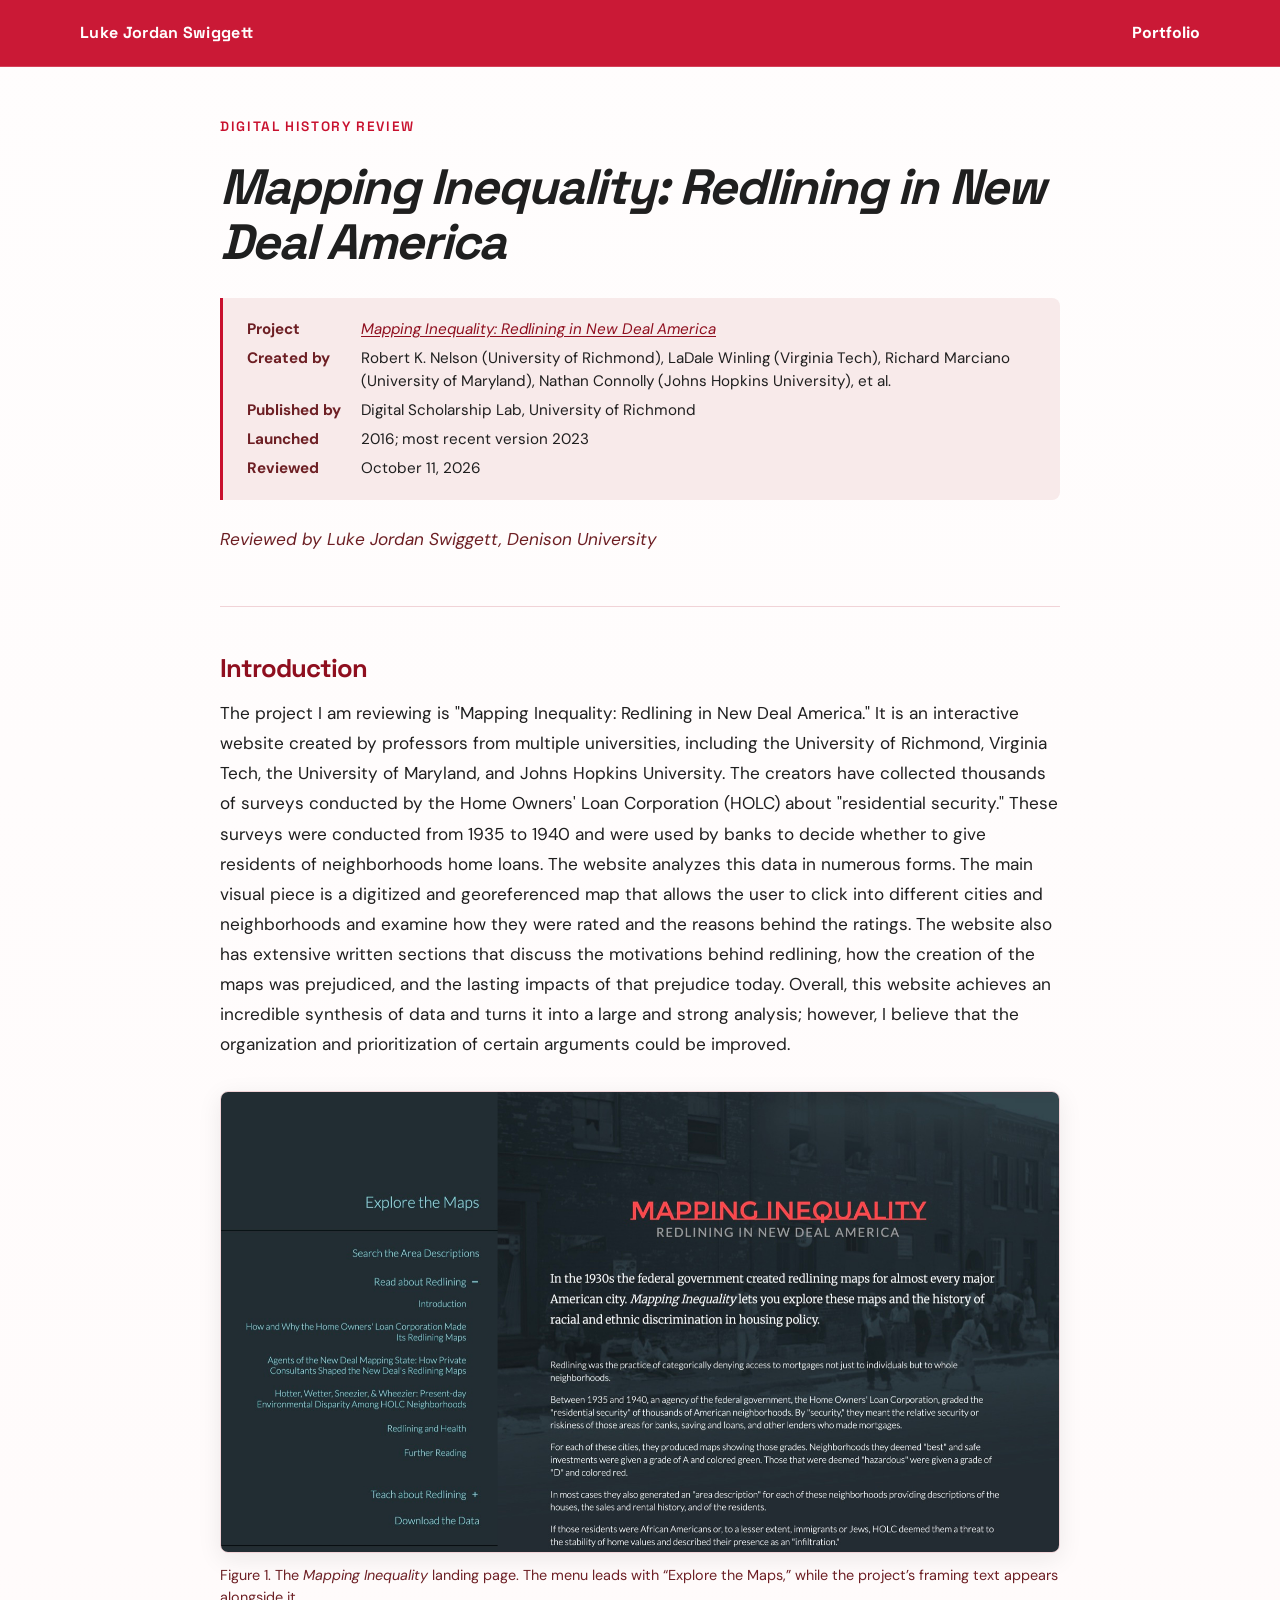
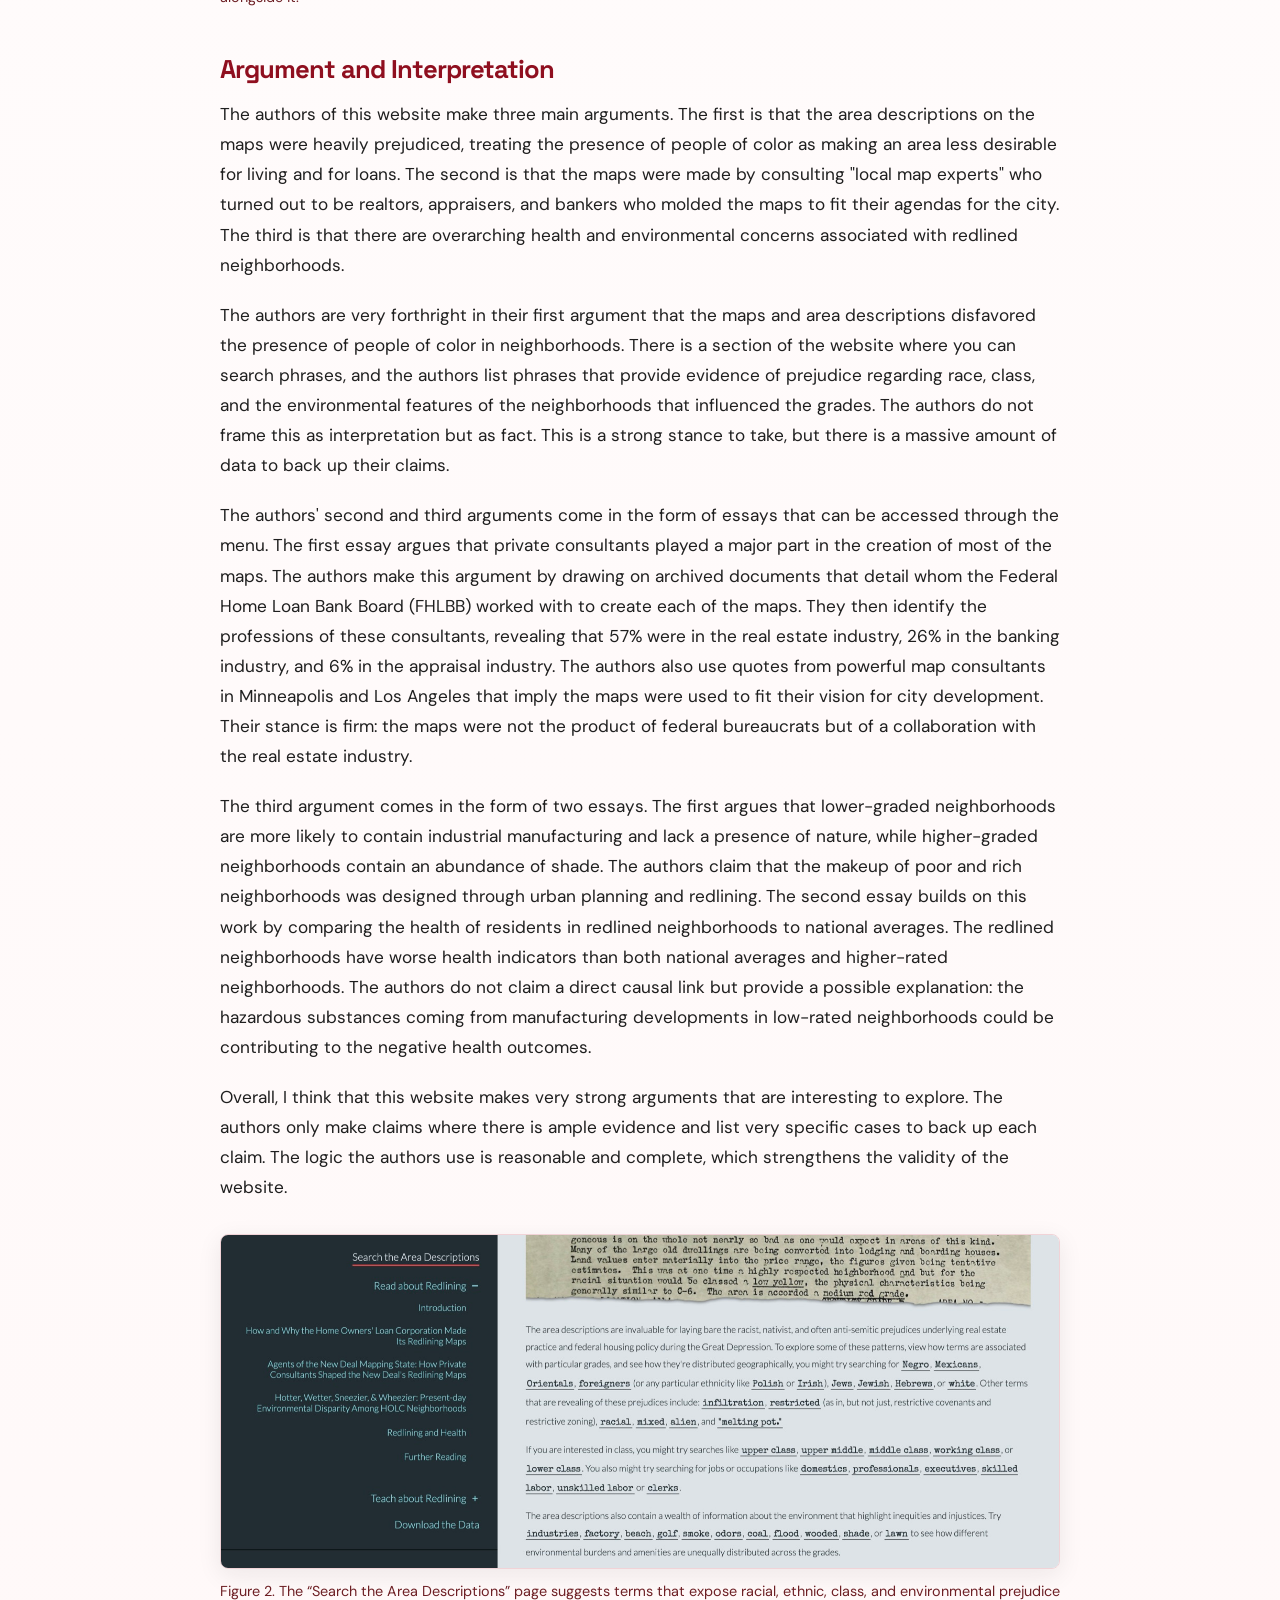
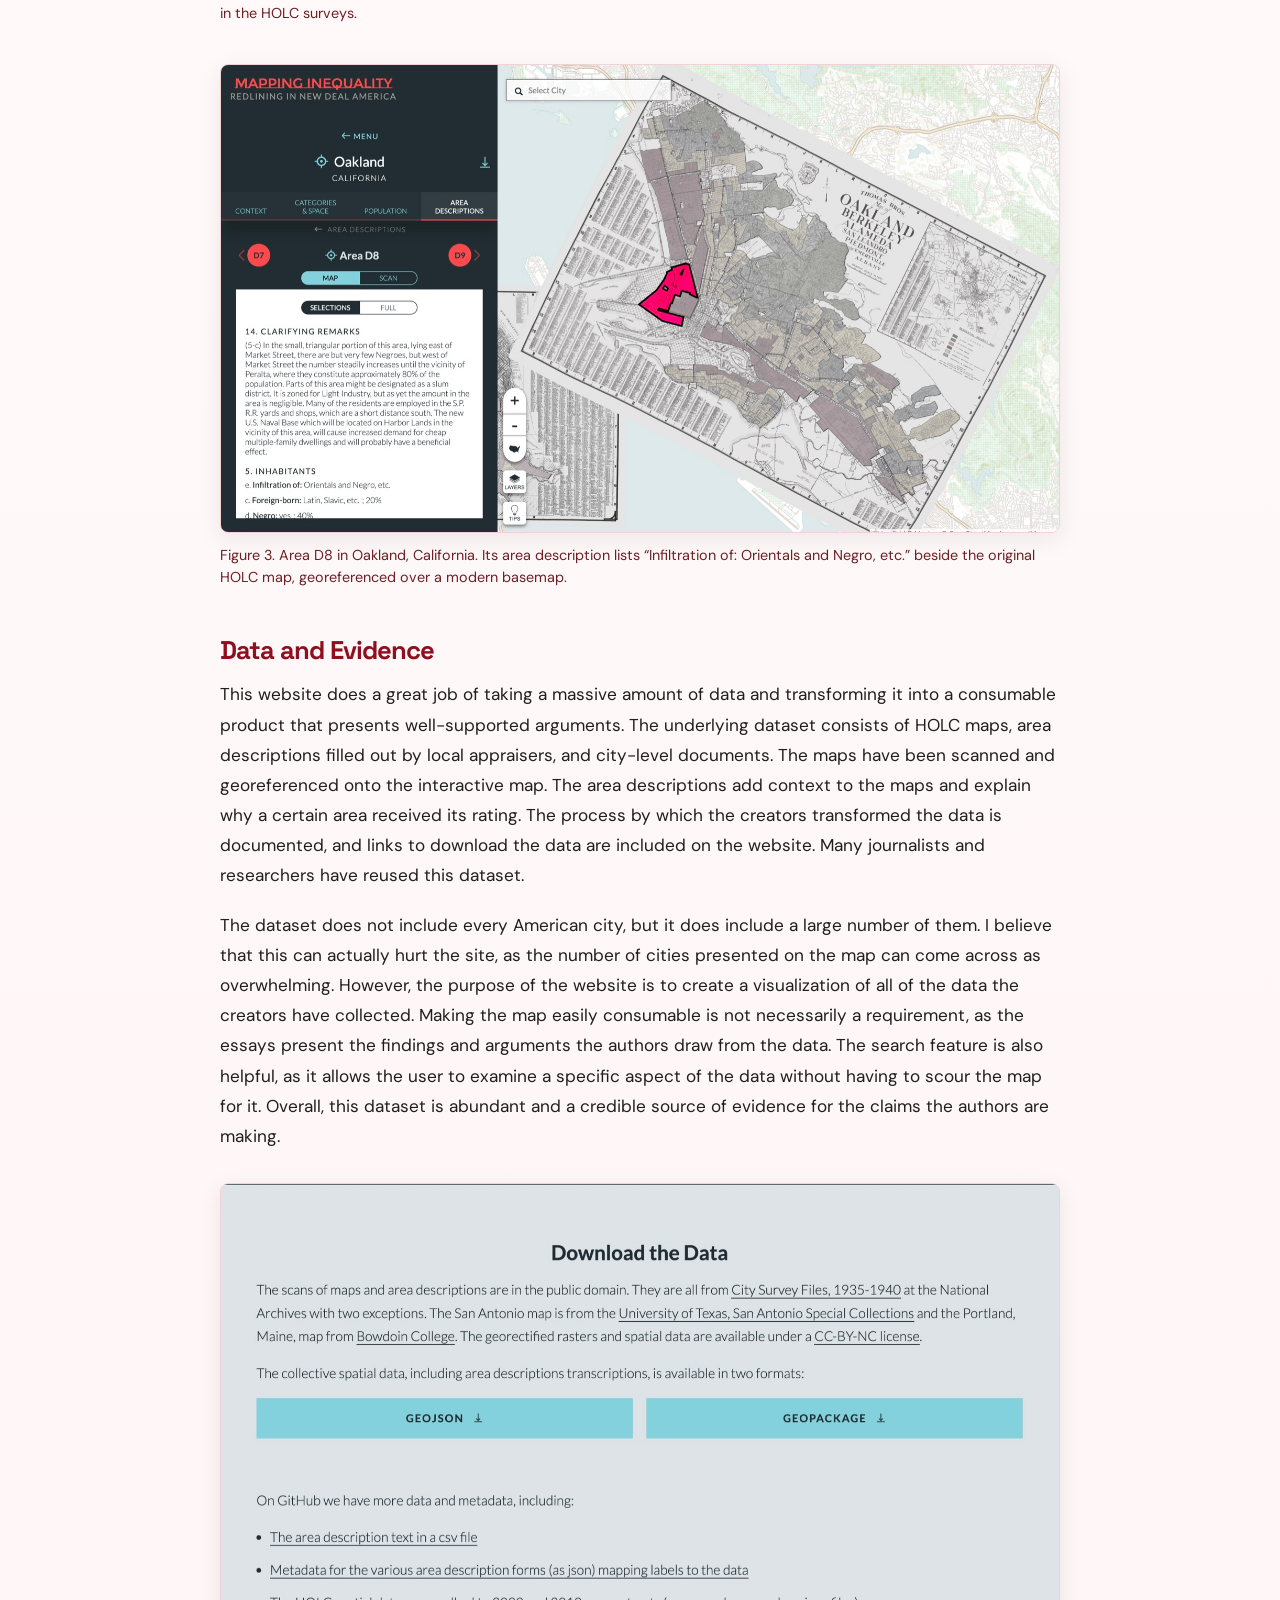
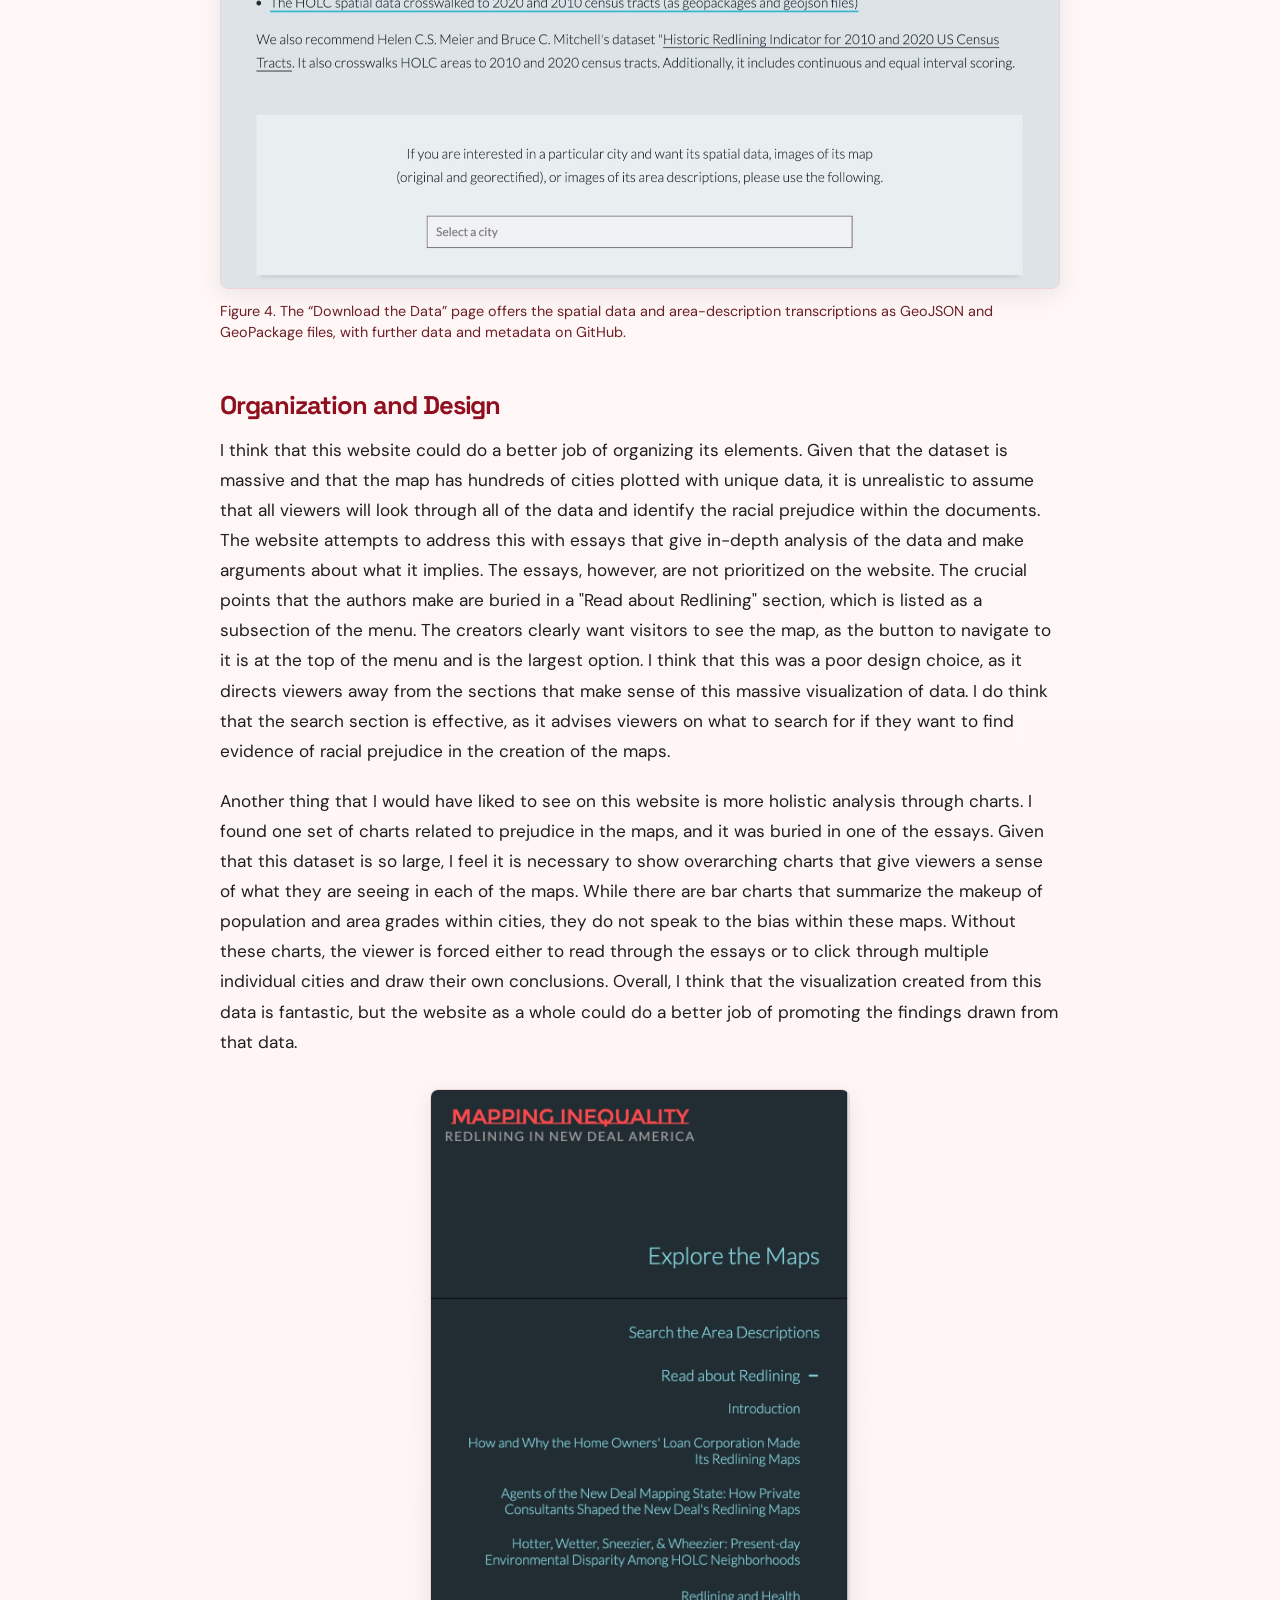
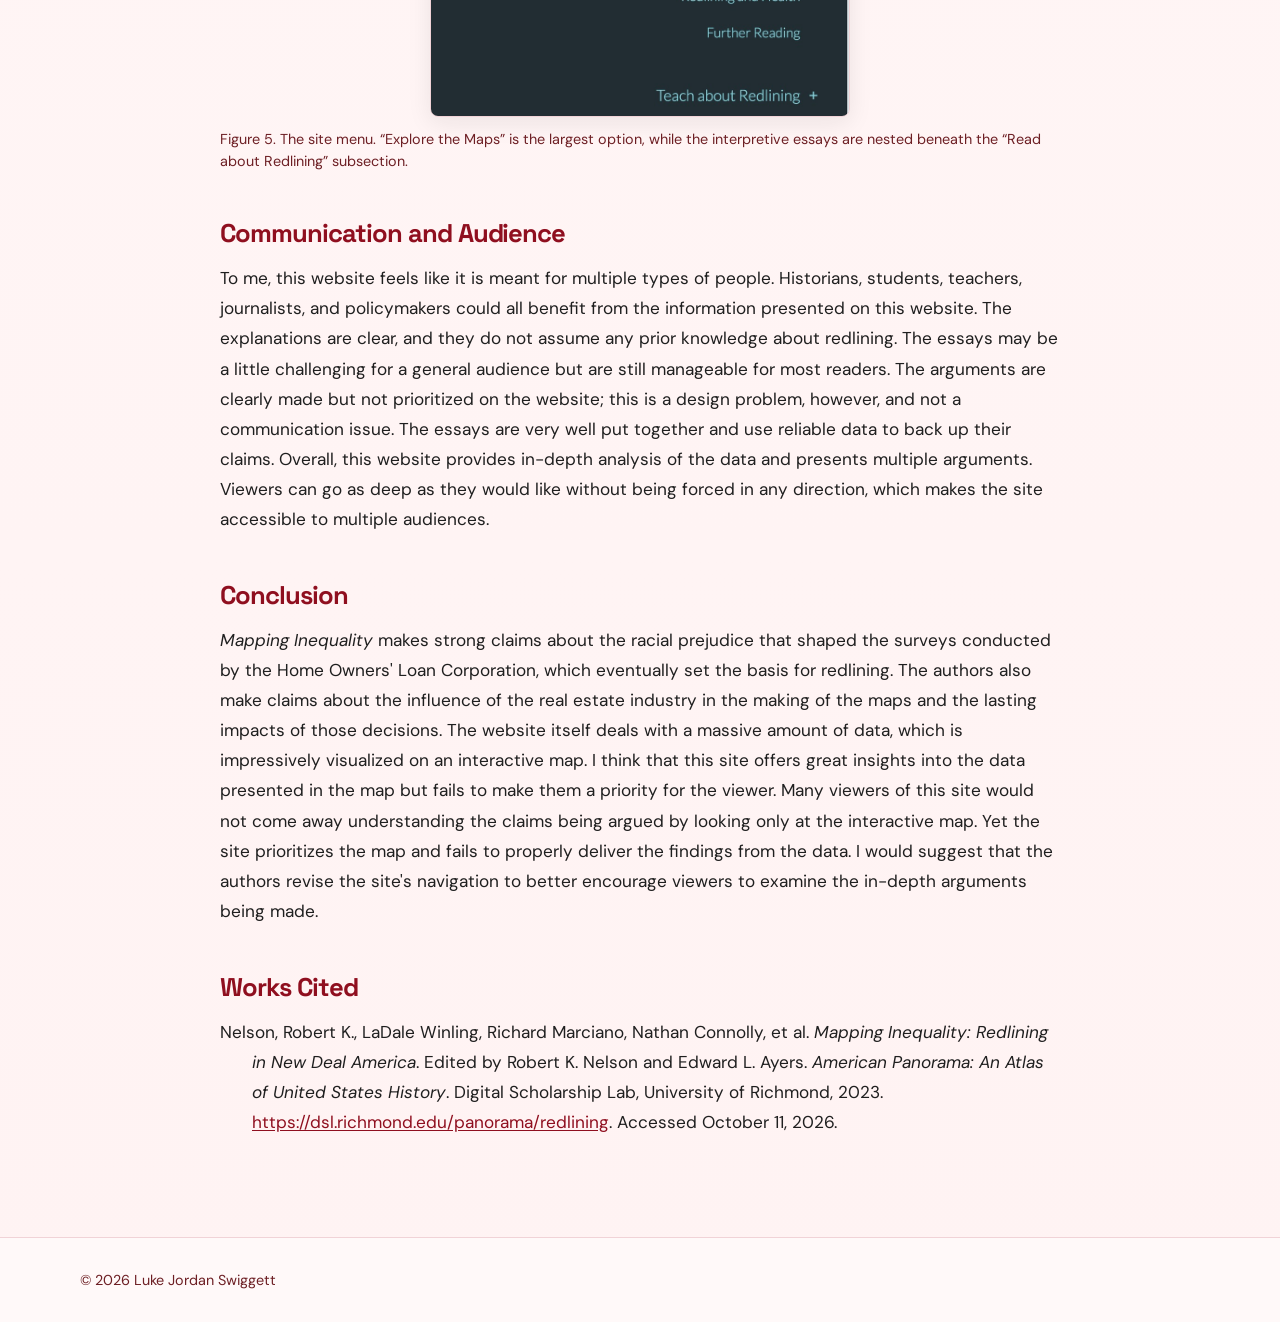
==== reviews/mapping-inequality/index.html @ 284ec0b0 "Digital Humanities Website Review Created and Added" ====
<!DOCTYPE html>
<html lang="en">
<head>
	<meta charset="UTF-8">
	<meta name="viewport" content="width=device-width, initial-scale=1.0">
	<title>Review: Mapping Inequality: Redlining in New Deal America | Luke Jordan Swiggett</title>
	<link rel="stylesheet" href="../../style.css">
	<link rel="stylesheet" href="../../reviews/review.css">
</head>
<body>
	<header class="site-header">
		<div class="container nav-wrapper">
			<a class="site-title" href="../../index.html">Luke Jordan Swiggett</a>
			<nav aria-label="Main navigation">
				<a href="../../portfolio.html">Portfolio</a>
			</nav>
		</div>
	</header>

	<main class="container page-content review">
		<article>
<div class="cell border-box-sizing text_cell rendered" id="cell-id=5ab0dd48"><div class="inner_cell">
<div class="text_cell_render border-box-sizing rendered_html">
<header class="review-header">
<p class="review-kicker">Digital History Review</p>
<h1><em>Mapping Inequality: Redlining in New Deal America</em></h1>
<dl class="review-meta">
<dt>Project</dt><dd><a href="https://dsl.richmond.edu/panorama/redlining"><em>Mapping Inequality: Redlining in New Deal America</em></a></dd>
<dt>Created by</dt><dd>Robert K. Nelson (University of Richmond), LaDale Winling (Virginia Tech), Richard Marciano (University of Maryland), Nathan Connolly (Johns Hopkins University), et al.</dd>
<dt>Published by</dt><dd>Digital Scholarship Lab, University of Richmond</dd>
<dt>Launched</dt><dd>2016; most recent version 2023</dd>
<dt>Reviewed</dt><dd>October 11, 2026</dd>
</dl>
<p class="review-byline">Reviewed by Luke Jordan Swiggett, Denison University</p>
</header>
</div>
</div>
</div>
<div class="cell border-box-sizing text_cell rendered" id="cell-id=3be84bba"><div class="inner_cell">
<div class="text_cell_render border-box-sizing rendered_html">
<h2 id="Introduction">Introduction<a class="anchor-link" href="#Introduction">¶</a></h2>
</div>
</div>
</div>
<div class="cell border-box-sizing text_cell rendered" id="cell-id=8a82926d"><div class="inner_cell">
<div class="text_cell_render border-box-sizing rendered_html">
<p>The project I am reviewing is "Mapping Inequality: Redlining in New Deal America." It is an interactive website created by professors from multiple universities, including the University of Richmond, Virginia Tech, the University of Maryland, and Johns Hopkins University. The creators have collected thousands of surveys conducted by the Home Owners' Loan Corporation (HOLC) about "residential security." These surveys were conducted from 1935 to 1940 and were used by banks to decide whether to give residents of neighborhoods home loans. The website analyzes this data in numerous forms. The main visual piece is a digitized and georeferenced map that allows the user to click into different cities and neighborhoods and examine how they were rated and the reasons behind the ratings. The website also has extensive written sections that discuss the motivations behind redlining, how the creation of the maps was prejudiced, and the lasting impacts of that prejudice today. Overall, this website achieves an incredible synthesis of data and turns it into a large and strong analysis; however, I believe that the organization and prioritization of certain arguments could be improved.</p>
</div>
</div>
</div>
<div class="cell border-box-sizing text_cell rendered" id="cell-id=9736f7db"><div class="inner_cell">
<div class="text_cell_render border-box-sizing rendered_html">
<figure>
<img alt="Mapping Inequality landing page with menu and introductory text" src="images/figure1.jpg"/>
<figcaption>Figure 1. The <em>Mapping Inequality</em> landing page. The menu leads with “Explore the Maps,” while the project’s framing text appears alongside it.</figcaption>
</figure>
</div>
</div>
</div>
<div class="cell border-box-sizing text_cell rendered" id="cell-id=543e6fd7"><div class="inner_cell">
<div class="text_cell_render border-box-sizing rendered_html">
<h2 id="Argument-and-Interpretation">Argument and Interpretation<a class="anchor-link" href="#Argument-and-Interpretation">¶</a></h2>
</div>
</div>
</div>
<div class="cell border-box-sizing text_cell rendered" id="cell-id=d684eec3"><div class="inner_cell">
<div class="text_cell_render border-box-sizing rendered_html">
<p>The authors of this website make three main arguments. The first is that the area descriptions on the maps were heavily prejudiced, treating the presence of people of color as making an area less desirable for living and for loans. The second is that the maps were made by consulting "local map experts" who turned out to be realtors, appraisers, and bankers who molded the maps to fit their agendas for the city. The third is that there are overarching health and environmental concerns associated with redlined neighborhoods.</p>
<p>The authors are very forthright in their first argument that the maps and area descriptions disfavored the presence of people of color in neighborhoods. There is a section of the website where you can search phrases, and the authors list phrases that provide evidence of prejudice regarding race, class, and the environmental features of the neighborhoods that influenced the grades. The authors do not frame this as interpretation but as fact. This is a strong stance to take, but there is a massive amount of data to back up their claims.</p>
<p>The authors' second and third arguments come in the form of essays that can be accessed through the menu. The first essay argues that private consultants played a major part in the creation of most of the maps. The authors make this argument by drawing on archived documents that detail whom the Federal Home Loan Bank Board (FHLBB) worked with to create each of the maps. They then identify the professions of these consultants, revealing that 57% were in the real estate industry, 26% in the banking industry, and 6% in the appraisal industry. The authors also use quotes from powerful map consultants in Minneapolis and Los Angeles that imply the maps were used to fit their vision for city development. Their stance is firm: the maps were not the product of federal bureaucrats but of a collaboration with the real estate industry.</p>
<p>The third argument comes in the form of two essays. The first argues that lower-graded neighborhoods are more likely to contain industrial manufacturing and lack a presence of nature, while higher-graded neighborhoods contain an abundance of shade. The authors claim that the makeup of poor and rich neighborhoods was designed through urban planning and redlining. The second essay builds on this work by comparing the health of residents in redlined neighborhoods to national averages. The redlined neighborhoods have worse health indicators than both national averages and higher-rated neighborhoods. The authors do not claim a direct causal link but provide a possible explanation: the hazardous substances coming from manufacturing developments in low-rated neighborhoods could be contributing to the negative health outcomes.</p>
<p>Overall, I think that this website makes very strong arguments that are interesting to explore. The authors only make claims where there is ample evidence and list very specific cases to back up each claim. The logic the authors use is reasonable and complete, which strengthens the validity of the website.</p>
</div>
</div>
</div>
<div class="cell border-box-sizing text_cell rendered" id="cell-id=e0ab4467"><div class="inner_cell">
<div class="text_cell_render border-box-sizing rendered_html">
<figure>
<img alt="The Search the Area Descriptions page with suggested search terms" src="images/figure2.jpg"/>
<figcaption>Figure 2. The “Search the Area Descriptions” page suggests terms that expose racial, ethnic, class, and environmental prejudice in the HOLC surveys.</figcaption>
</figure>
</div>
</div>
</div>
<div class="cell border-box-sizing text_cell rendered" id="cell-id=75d2e2aa"><div class="inner_cell">
<div class="text_cell_render border-box-sizing rendered_html">
<figure>
<img alt="Area D8 in Oakland, California, with its area description beside the georeferenced HOLC map" src="images/figure2b.jpg"/>
<figcaption>Figure 3. Area D8 in Oakland, California. Its area description lists “Infiltration of: Orientals and Negro, etc.” beside the original HOLC map, georeferenced over a modern basemap.</figcaption>
</figure>
</div>
</div>
</div>
<div class="cell border-box-sizing text_cell rendered" id="cell-id=18befd27"><div class="inner_cell">
<div class="text_cell_render border-box-sizing rendered_html">
<h2 id="Data-and-Evidence">Data and Evidence<a class="anchor-link" href="#Data-and-Evidence">¶</a></h2>
</div>
</div>
</div>
<div class="cell border-box-sizing text_cell rendered" id="cell-id=7ee33fb6"><div class="inner_cell">
<div class="text_cell_render border-box-sizing rendered_html">
<p>This website does a great job of taking a massive amount of data and transforming it into a consumable product that presents well-supported arguments. The underlying dataset consists of HOLC maps, area descriptions filled out by local appraisers, and city-level documents. The maps have been scanned and georeferenced onto the interactive map. The area descriptions add context to the maps and explain why a certain area received its rating. The process by which the creators transformed the data is documented, and links to download the data are included on the website. Many journalists and researchers have reused this dataset.</p>
<p>The dataset does not include every American city, but it does include a large number of them. I believe that this can actually hurt the site, as the number of cities presented on the map can come across as overwhelming. However, the purpose of the website is to create a visualization of all of the data the creators have collected. Making the map easily consumable is not necessarily a requirement, as the essays present the findings and arguments the authors draw from the data. The search feature is also helpful, as it allows the user to examine a specific aspect of the data without having to scour the map for it. Overall, this dataset is abundant and a credible source of evidence for the claims the authors are making.</p>
</div>
</div>
</div>
<div class="cell border-box-sizing text_cell rendered" id="cell-id=38d69462"><div class="inner_cell">
<div class="text_cell_render border-box-sizing rendered_html">
<figure>
<img alt="The Download the Data page offering GeoJSON and GeoPackage files" src="images/figure3.jpg"/>
<figcaption>Figure 4. The “Download the Data” page offers the spatial data and area-description transcriptions as GeoJSON and GeoPackage files, with further data and metadata on GitHub.</figcaption>
</figure>
</div>
</div>
</div>
<div class="cell border-box-sizing text_cell rendered" id="cell-id=09771cc4"><div class="inner_cell">
<div class="text_cell_render border-box-sizing rendered_html">
<h2 id="Organization-and-Design">Organization and Design<a class="anchor-link" href="#Organization-and-Design">¶</a></h2>
</div>
</div>
</div>
<div class="cell border-box-sizing text_cell rendered" id="cell-id=c98f4466"><div class="inner_cell">
<div class="text_cell_render border-box-sizing rendered_html">
<p>I think that this website could do a better job of organizing its elements. Given that the dataset is massive and that the map has hundreds of cities plotted with unique data, it is unrealistic to assume that all viewers will look through all of the data and identify the racial prejudice within the documents. The website attempts to address this with essays that give in-depth analysis of the data and make arguments about what it implies. The essays, however, are not prioritized on the website. The crucial points that the authors make are buried in a "Read about Redlining" section, which is listed as a subsection of the menu. The creators clearly want visitors to see the map, as the button to navigate to it is at the top of the menu and is the largest option. I think that this was a poor design choice, as it directs viewers away from the sections that make sense of this massive visualization of data. I do think that the search section is effective, as it advises viewers on what to search for if they want to find evidence of racial prejudice in the creation of the maps.</p>
<p>Another thing that I would have liked to see on this website is more holistic analysis through charts. I found one set of charts related to prejudice in the maps, and it was buried in one of the essays. Given that this dataset is so large, I feel it is necessary to show overarching charts that give viewers a sense of what they are seeing in each of the maps. While there are bar charts that summarize the makeup of population and area grades within cities, they do not speak to the bias within these maps. Without these charts, the viewer is forced either to read through the essays or to click through multiple individual cities and draw their own conclusions. Overall, I think that the visualization created from this data is fantastic, but the website as a whole could do a better job of promoting the findings drawn from that data.</p>
</div>
</div>
</div>
<div class="cell border-box-sizing text_cell rendered" id="cell-id=ad1a7ed6"><div class="inner_cell">
<div class="text_cell_render border-box-sizing rendered_html">
<figure>
<img alt="The Mapping Inequality menu with the essays nested under Read about Redlining" src="images/figure4.jpg"/>
<figcaption>Figure 5. The site menu. “Explore the Maps” is the largest option, while the interpretive essays are nested beneath the “Read about Redlining” subsection.</figcaption>
</figure>
</div>
</div>
</div>
<div class="cell border-box-sizing text_cell rendered" id="cell-id=0b6b8d33"><div class="inner_cell">
<div class="text_cell_render border-box-sizing rendered_html">
<h2 id="Communication-and-Audience">Communication and Audience<a class="anchor-link" href="#Communication-and-Audience">¶</a></h2>
</div>
</div>
</div>
<div class="cell border-box-sizing text_cell rendered" id="cell-id=c1a3ce90"><div class="inner_cell">
<div class="text_cell_render border-box-sizing rendered_html">
<p>To me, this website feels like it is meant for multiple types of people. Historians, students, teachers, journalists, and policymakers could all benefit from the information presented on this website. The explanations are clear, and they do not assume any prior knowledge about redlining. The essays may be a little challenging for a general audience but are still manageable for most readers. The arguments are clearly made but not prioritized on the website; this is a design problem, however, and not a communication issue. The essays are very well put together and use reliable data to back up their claims. Overall, this website provides in-depth analysis of the data and presents multiple arguments. Viewers can go as deep as they would like without being forced in any direction, which makes the site accessible to multiple audiences.</p>
</div>
</div>
</div>
<div class="cell border-box-sizing text_cell rendered" id="cell-id=5edfc8a2"><div class="inner_cell">
<div class="text_cell_render border-box-sizing rendered_html">
<h2 id="Conclusion">Conclusion<a class="anchor-link" href="#Conclusion">¶</a></h2>
</div>
</div>
</div>
<div class="cell border-box-sizing text_cell rendered" id="cell-id=9f01c597"><div class="inner_cell">
<div class="text_cell_render border-box-sizing rendered_html">
<p><em>Mapping Inequality</em> makes strong claims about the racial prejudice that shaped the surveys conducted by the Home Owners' Loan Corporation, which eventually set the basis for redlining. The authors also make claims about the influence of the real estate industry in the making of the maps and the lasting impacts of those decisions. The website itself deals with a massive amount of data, which is impressively visualized on an interactive map. I think that this site offers great insights into the data presented in the map but fails to make them a priority for the viewer. Many viewers of this site would not come away understanding the claims being argued by looking only at the interactive map. Yet the site prioritizes the map and fails to properly deliver the findings from the data. I would suggest that the authors revise the site's navigation to better encourage viewers to examine the in-depth arguments being made.</p>
</div>
</div>
</div>
<div class="cell border-box-sizing text_cell rendered" id="cell-id=65d755b2"><div class="inner_cell">
<div class="text_cell_render border-box-sizing rendered_html">
<h2 id="Works-Cited">Works Cited<a class="anchor-link" href="#Works-Cited">¶</a></h2><p class="citation">Nelson, Robert K., LaDale Winling, Richard Marciano, Nathan Connolly, et al. <em>Mapping Inequality: Redlining in New Deal America</em>. Edited by Robert K. Nelson and Edward L. Ayers. <em>American Panorama: An Atlas of United States History</em>. Digital Scholarship Lab, University of Richmond, 2023. <a href="https://dsl.richmond.edu/panorama/redlining">https://dsl.richmond.edu/panorama/redlining</a>. Accessed October 11, 2026.</p>
</div>
</div>
</div>

		</article>
	</main>

	<footer class="site-footer">
		<div class="container">
			<p>&copy; 2026 Luke Jordan Swiggett</p>
		</div>
	</footer>
</body>
</html>
---- style.css ----
@import url('https://fonts.googleapis.com/css2?family=DM+Sans:wght@400;500;700&family=Space+Grotesk:wght@500;600;700&display=swap');

:root {
	--ink: #1f1f1f;
	--muted: #6d1f24;
	--accent: #c8102e;
	--accent-dark: #8f0f1f;
	--paper: #fffdfd;
	--paper-strong: #f8eaea;
	--line: #f1d3d7;
	--max-width: 1120px;
}

* {
	box-sizing: border-box;
}

html {
	scroll-behavior: smooth;
}

body {
	min-height: 100vh;
	margin: 0;
	color: var(--ink);
	background: linear-gradient(180deg, #fffdfd 0%, #fff3f3 100%);
	font-family: 'DM Sans', sans-serif;
	line-height: 1.6;
	scroll-snap-type: y proximity;
}

.container {
	width: min(calc(100% - 2rem), var(--max-width));
	margin: 0 auto;
}

.site-header {
	position: sticky;
	top: 0;
	z-index: 10;
	border-bottom: 1px solid rgba(255, 255, 255, 0.18);
	background: rgba(200, 16, 46, 0.96);
	backdrop-filter: blur(8px);
}

.nav-wrapper {
	display: flex;
	align-items: center;
	justify-content: space-between;
	min-height: 66px;
	gap: 1rem;
}

.site-title,
nav a,
.button,
.text-link {
	text-decoration: none;
}

.site-title {
	color: #fff;
	font-family: 'Space Grotesk', sans-serif;
	font-size: 1rem;
	font-weight: 700;
	letter-spacing: 0.02em;
}

nav {
	display: flex;
	align-items: center;
	gap: 1rem;
	flex-wrap: wrap;
}

nav a,
.text-link {
	color: #fff;
	font-weight: 700;
}

nav a:hover,
.text-link:hover {
	color: #ffe6eb;
}

main.container {
	padding: 0;
}

.page-section {
	scroll-snap-align: start;
	min-height: 68vh;
	padding: 1rem 0 1.2rem;
	border-bottom: 1px solid var(--line);
}

.intro {
	display: grid;
	grid-template-columns: minmax(0, 1.3fr) 280px;
	gap: clamp(2rem, 4vw, 4rem);
	align-items: center;
	padding-top: 2.6rem;
}

.eyebrow {
	margin: 0 0 0.8rem;
	color: var(--accent);
	font-size: 0.75rem;
	font-weight: 700;
	letter-spacing: 0.08em;
	text-transform: uppercase;
}

h1,
h2 {
	margin: 0 0 0.7rem;
	font-family: 'Space Grotesk', sans-serif;
	letter-spacing: -0.04em;
	line-height: 1.05;
}

h1 {
	font-size: clamp(2.7rem, 6vw, 5rem);
}

h2 {
	font-size: clamp(2rem, 4vw, 3rem);
}

.lead {
	max-width: 640px;
	margin: 0 0 0.8rem;
	color: var(--ink);
	font-size: 1.2rem;
}

.intro-copy > p:not(.eyebrow) {
	max-width: 640px;
}

.actions {
	display: flex;
	flex-wrap: wrap;
	gap: 1rem;
	align-items: center;
	margin-top: 1.5rem;
}

.button {
	display: inline-block;
	padding: 0.8rem 1.1rem;
	border-radius: 999px;
	color: #fff;
	background: var(--accent);
	font-weight: 700;
	box-shadow: 0 10px 18px rgba(200, 16, 46, 0.18);
}

.button:hover {
	background: var(--accent-dark);
}

.photo-carousel-wrapper {
	position: relative;
	width: min(100%, 380px);
	margin-left: auto;
}

.photo-carousel {
	display: flex;
	overflow-x: auto;
	scroll-snap-type: x mandatory;
	scrollbar-width: none;
	-ms-overflow-style: none;
	gap: 1rem;
	padding-bottom: 0.5rem;
}

.photo-carousel::-webkit-scrollbar {
	display: none;
}

.photo-slide {
	flex: 0 0 100%;
	scroll-snap-align: start;
	overflow: hidden;
	border: 1px solid var(--line);
	border-radius: 22px;
	background: var(--paper-strong);
	box-shadow: 0 16px 30px rgba(143, 15, 31, 0.08);
}

.photo-slide img {
	display: block;
	width: 100%;
	height: 100%;
	aspect-ratio: 1;
	object-fit: cover;
}

.carousel-controls {
	display: flex;
	justify-content: flex-end;
	gap: 0.6rem;
	margin-top: 0.8rem;
}

.carousel-button {
	width: 2.5rem;
	height: 2.5rem;
	border: 1px solid var(--line);
	border-radius: 999px;
	background: #fff;
	color: var(--accent-dark);
	font-size: 1.1rem;
	font-weight: 700;
	cursor: pointer;
	transition: background 0.2s ease, transform 0.2s ease;
}

.carousel-button:hover,
.carousel-button:focus-visible {
	background: #fff2f4;
	transform: translateY(-1px);
	outline: none;
}

.info-grid,
.skill-grid {
	display: grid;
	grid-template-columns: repeat(auto-fit, minmax(220px, 1fr));
	gap: 0.7rem;
	margin-top: 0.65rem;
}

.info-grid {
	grid-template-columns: repeat(3, minmax(0, 1fr));
}

.info-grid article,
.skill-grid span {
	padding: 1.1rem 1rem;
	border: 1px solid var(--line);
	border-radius: 16px;
	background: rgba(255, 255, 255, 0.8);
}

.info-grid h3 {
	margin: 0 0 0.5rem;
	font-size: 1rem;
	color: var(--accent-dark);
}

.skill-card {
	display: block;
	padding: 1rem 1rem 0.9rem;
	border: 1px solid var(--line);
	border-radius: 18px;
	background: #fff;
	color: var(--accent-dark);
	font: inherit;
	text-align: left;
	cursor: pointer;
	transition: transform 0.25s ease, box-shadow 0.25s ease, border-color 0.25s ease, background 0.25s ease;
	box-shadow: 0 10px 22px rgba(143, 15, 31, 0.04);
}

.skill-card:hover,
.skill-card:focus-visible {
	transform: translateY(-2px);
	border-color: rgba(200, 16, 46, 0.5);
	box-shadow: 0 16px 28px rgba(143, 15, 31, 0.08);
	outline: none;
}

.skill-card.is-open {
	grid-column: 1 / -1;
	background: #fff7f8;
	border-color: rgba(200, 16, 46, 0.7);
	transform: scale(1.01);
}

.skill-name {
	display: flex;
	align-items: center;
	justify-content: space-between;
	gap: 0.75rem;
	min-height: 72px;
	font-weight: 700;
	font-size: 1.02rem;
}

.skill-name::after {
	content: "+";
	font-size: 1.5rem;
	line-height: 1;
	color: var(--accent);
	transition: transform 0.2s ease;
}

.skill-card.is-open .skill-name::after {
	content: "−";
	transform: rotate(180deg);
}

.skill-body {
	max-height: 0;
	overflow: hidden;
	opacity: 0;
	transition: max-height 0.35s ease, opacity 0.25s ease, margin-top 0.25s ease;
}

.skill-card.is-open .skill-body {
	max-height: 900px;
	margin-top: 0.75rem;
	opacity: 1;
}

.skill-body p,
.skill-body ul {
	margin: 0;
}

.skill-body p {
	margin-bottom: 0.75rem;
	color: #3b2b2d;
}

.skill-body ul {
	padding-left: 1.1rem;
	color: var(--ink);
}

.skill-body li + li {
	margin-top: 0.55rem;
}

.page-content {
	min-height: auto;
	padding: 0;
}

.page-content h1 {
	font-size: clamp(2.5rem, 5vw, 4rem);
}

.portfolio-list {
	min-height: 120px;
	margin: 1.5rem 0 0;
	padding: 0;
	border-top: 1px solid var(--line);
	list-style: none;
}

.site-footer {
	border-top: 1px solid var(--line);
	background: rgba(255, 255, 255, 0.5);
	color: var(--muted);
	font-size: 0.9rem;
}

.site-footer .container {
	padding: 1rem 0;
}

@media (max-width: 700px) {
	.container {
		width: min(calc(100% - 1.25rem), var(--max-width));
	}

	.nav-wrapper {
		min-height: 58px;
	}

	nav {
		gap: 0.6rem;
	}

	.intro {
		grid-template-columns: 1fr;
		gap: 1.5rem;
		min-height: auto;
		padding-top: 1.8rem;
	}

	.profile-photo {
		max-width: 280px;
	}

	.info-grid {
		grid-template-columns: 1fr;
	}

	.gallery-grid {
		grid-template-columns: 1fr;
	}

	.page-section {
		min-height: auto;
		padding-top: 0.9rem;
		padding-bottom: 0.9rem;
	}
}
---- reviews/review.css ----
/* Styles for published notebook reviews (layered on top of style.css) */

.review article {
	max-width: 70ch;
	margin: 0 auto;
	padding: 3rem 0 5rem;
	font-size: 1.075rem;
	line-height: 1.75;
}

/* Strip Jupyter's cell chrome */
.review .jp-Cell,
.review .jp-Cell-inputWrapper,
.review .jp-InputArea,
.review .jp-RenderedHTMLCommon {
	display: block;
	margin: 0;
	padding: 0;
}

.review .jp-Collapser,
.review .jp-InputPrompt,
.review .anchor-link {
	display: none;
}

/* Citation header */
.review-header {
	margin-bottom: 3rem;
	padding-bottom: 2rem;
	border-bottom: 1px solid var(--line);
}

.review-kicker {
	margin: 0 0 0.75rem;
	color: var(--accent);
	font-family: 'Space Grotesk', sans-serif;
	font-size: 0.85rem;
	font-weight: 600;
	letter-spacing: 0.12em;
	text-transform: uppercase;
}

.review .review-header h1 {
	margin: 0 0 1.75rem;
	font-family: 'Space Grotesk', sans-serif;
	font-size: clamp(2rem, 5vw, 3.1rem);
	line-height: 1.12;
}

.review-meta {
	display: grid;
	grid-template-columns: max-content 1fr;
	gap: 0.4rem 1.25rem;
	margin: 0 0 1.5rem;
	padding: 1.25rem 1.5rem;
	border-left: 3px solid var(--accent);
	background: var(--paper-strong);
	border-radius: 0 8px 8px 0;
	font-size: 0.95rem;
	line-height: 1.5;
}

.review-meta dt {
	color: var(--muted);
	font-weight: 700;
}

.review-meta dd {
	margin: 0;
}

.review-byline {
	margin: 0;
	color: var(--muted);
	font-style: italic;
}

/* Body text */
.review h2 {
	margin: 3rem 0 1rem;
	color: var(--accent-dark);
	font-family: 'Space Grotesk', sans-serif;
	font-size: 1.6rem;
}

.review p {
	margin: 0 0 1.25rem;
}

.review a {
	color: var(--accent-dark);
	text-underline-offset: 2px;
	overflow-wrap: anywhere;
}

/* Figures */
.review figure {
	margin: 2rem 0 2.5rem;
}

.review figure img {
	display: block;
	width: 100%;
	height: auto;
	border: 1px solid var(--line);
	border-radius: 8px;
	box-shadow: 0 6px 24px rgba(31, 31, 31, 0.08);
}

.review figure img[src$="figure4.jpg"] {
	max-width: 420px;
	margin: 0 auto;
}

.review figcaption {
	margin-top: 0.75rem;
	color: var(--muted);
	font-size: 0.9rem;
	line-height: 1.5;
}

/* Works cited: Chicago hanging indent */
.review .citation {
	padding-left: 2rem;
	text-indent: -2rem;
}

@media (max-width: 700px) {
	.review article {
		padding-top: 2rem;
		font-size: 1rem;
	}

	.review-meta {
		grid-template-columns: 1fr;
		gap: 0;
		padding: 1rem;
	}

	.review-meta dd {
		margin-bottom: 0.6rem;
	}
}
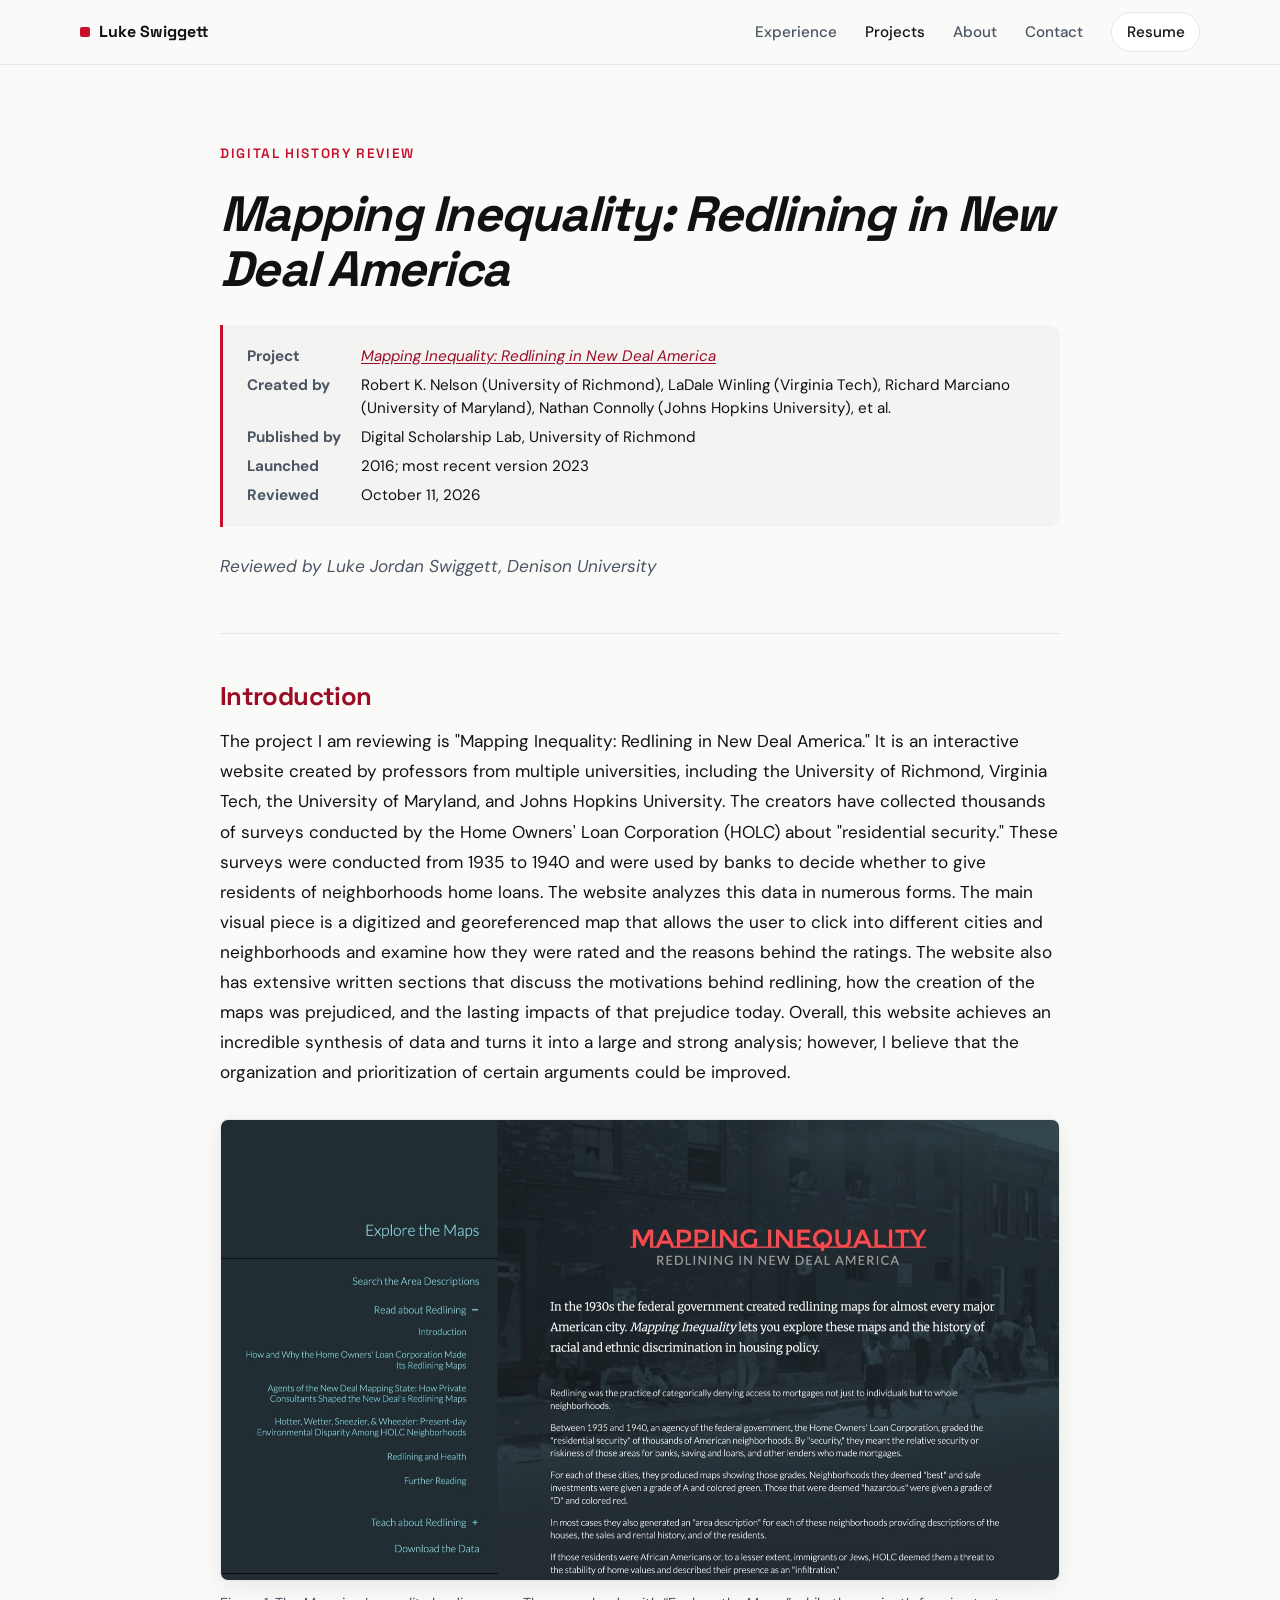
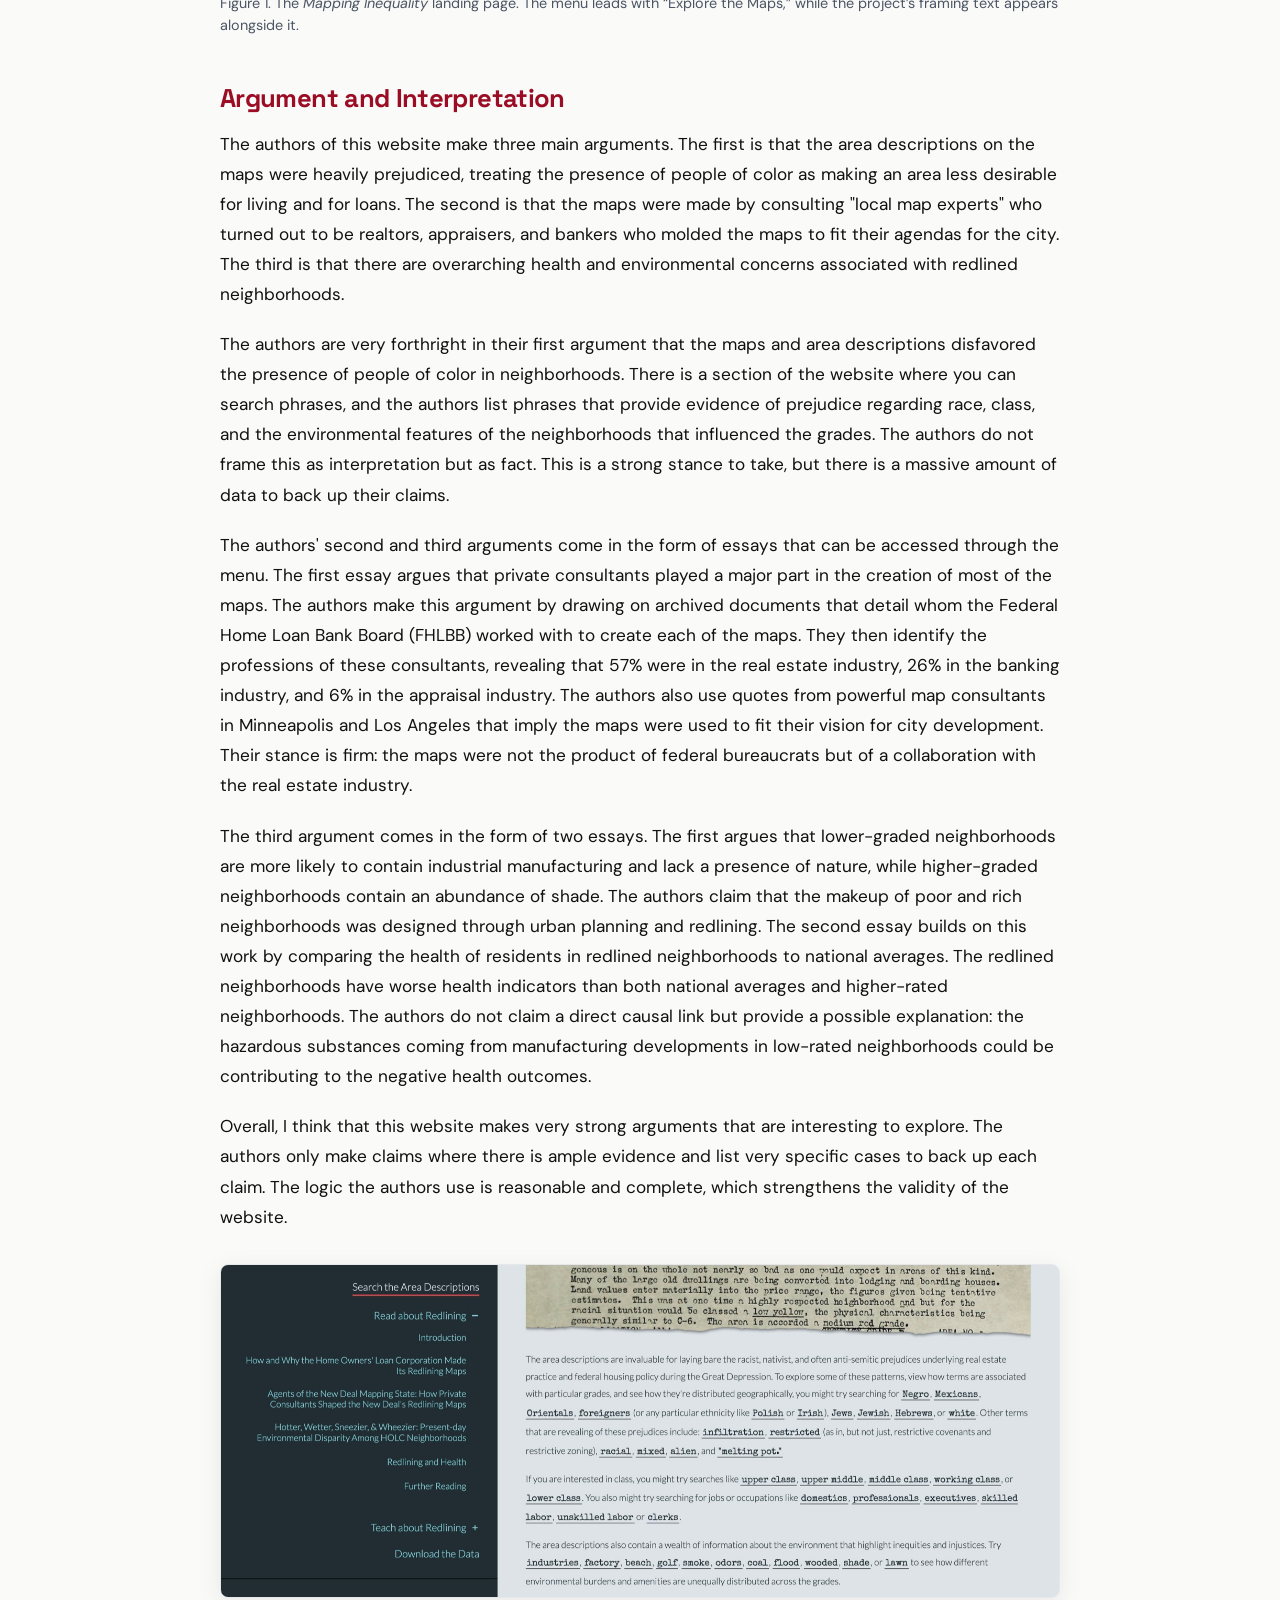
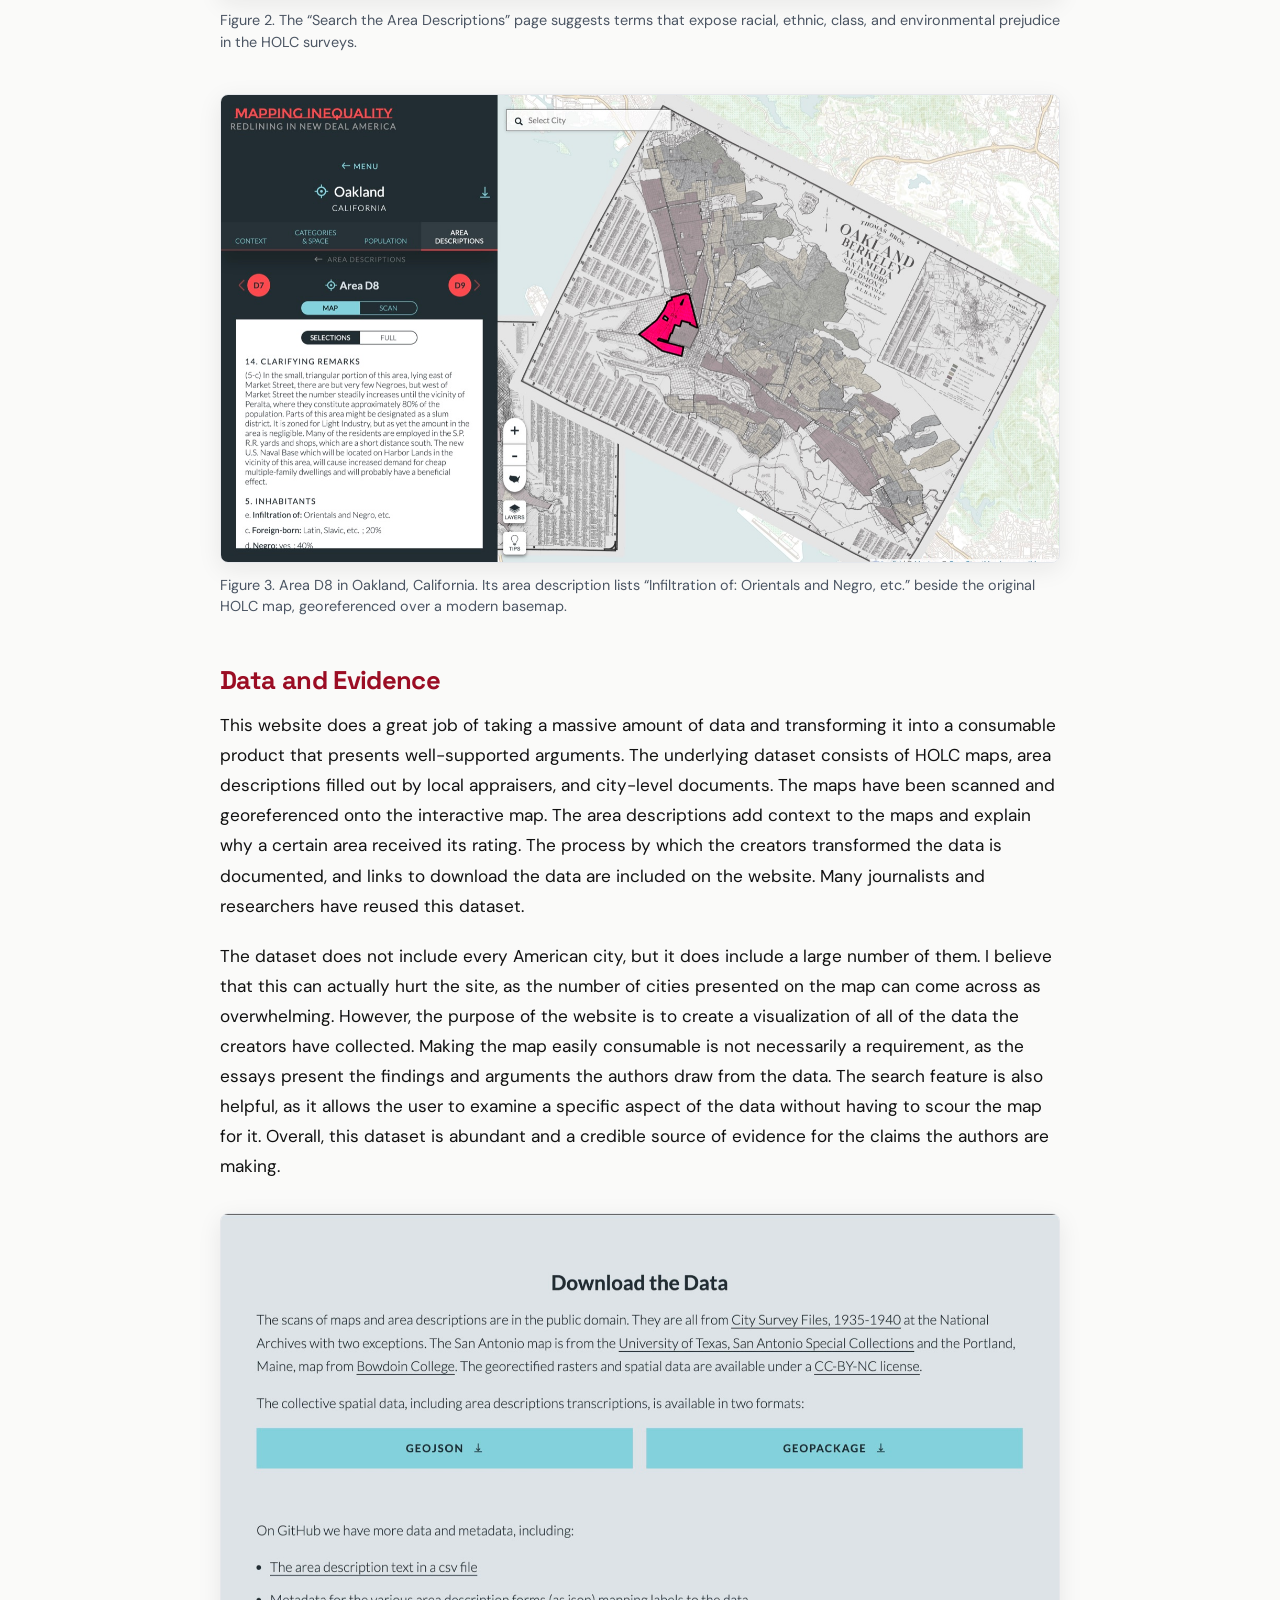
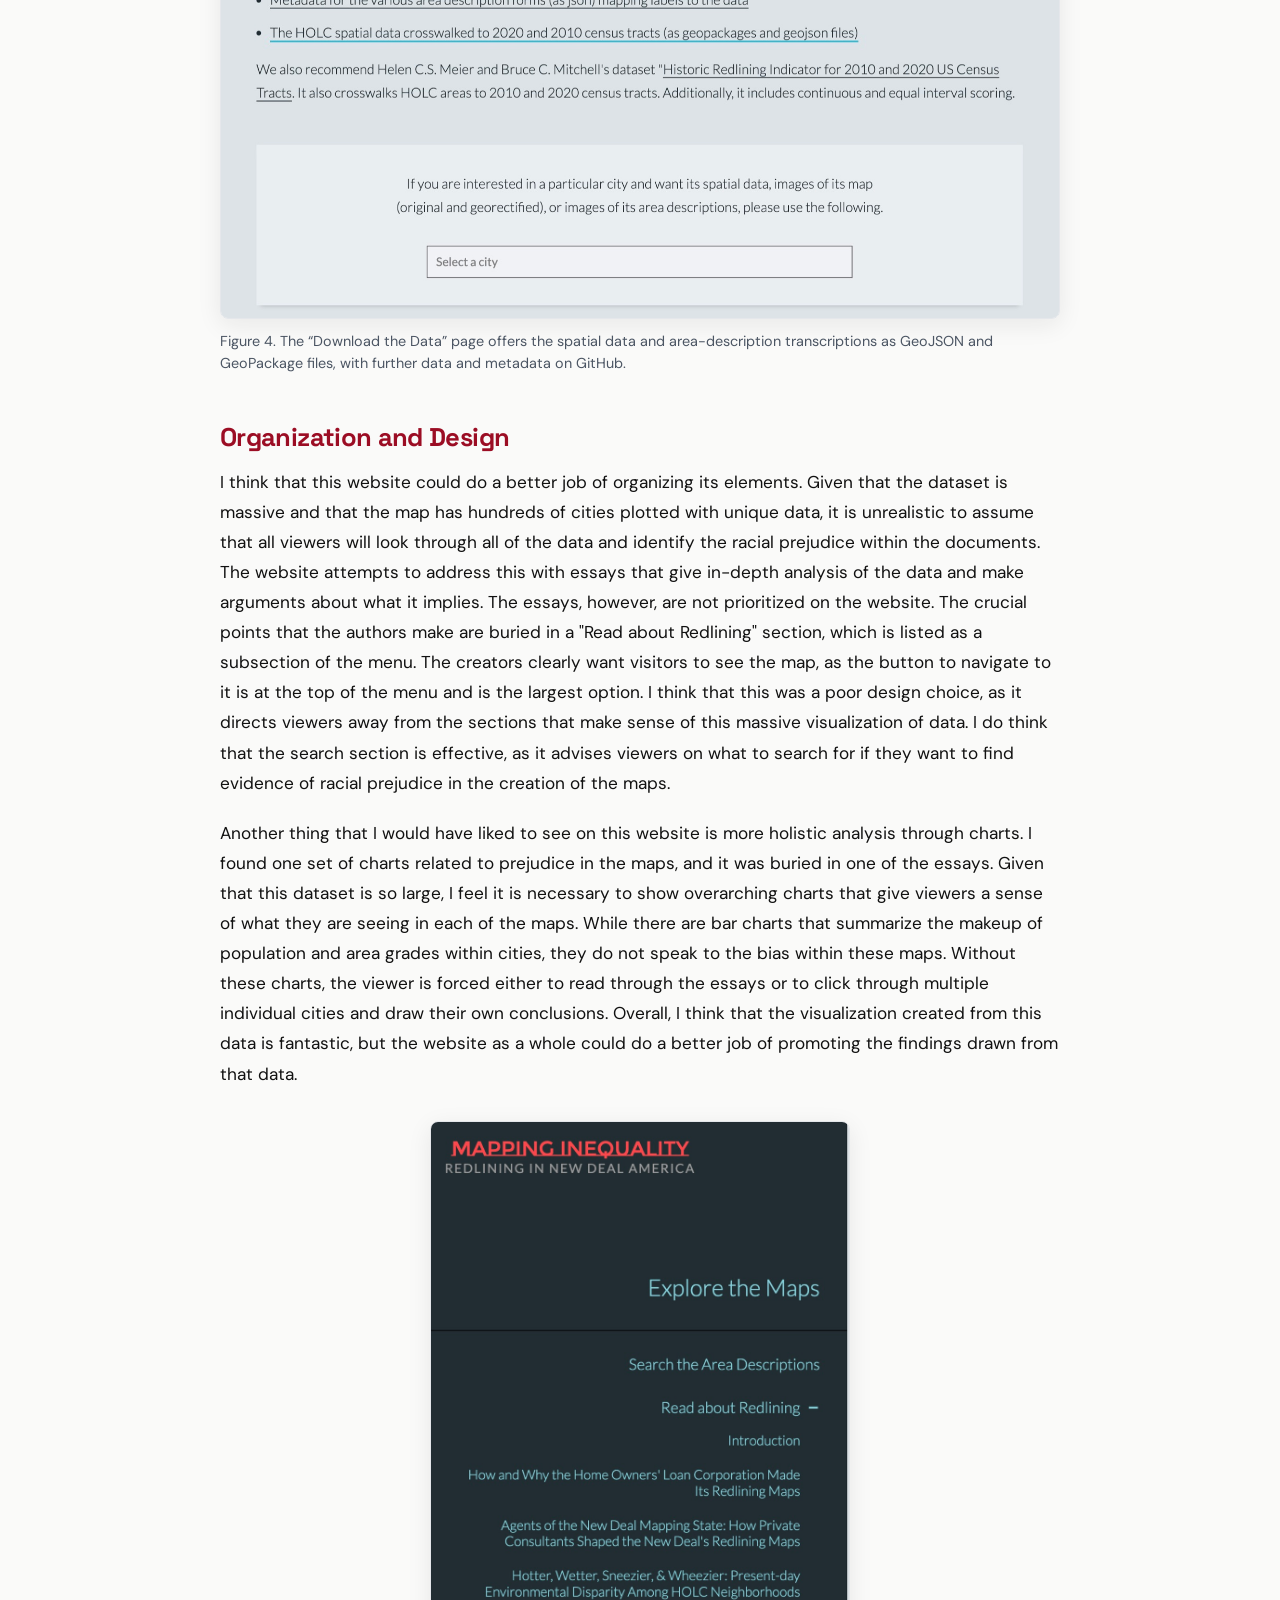
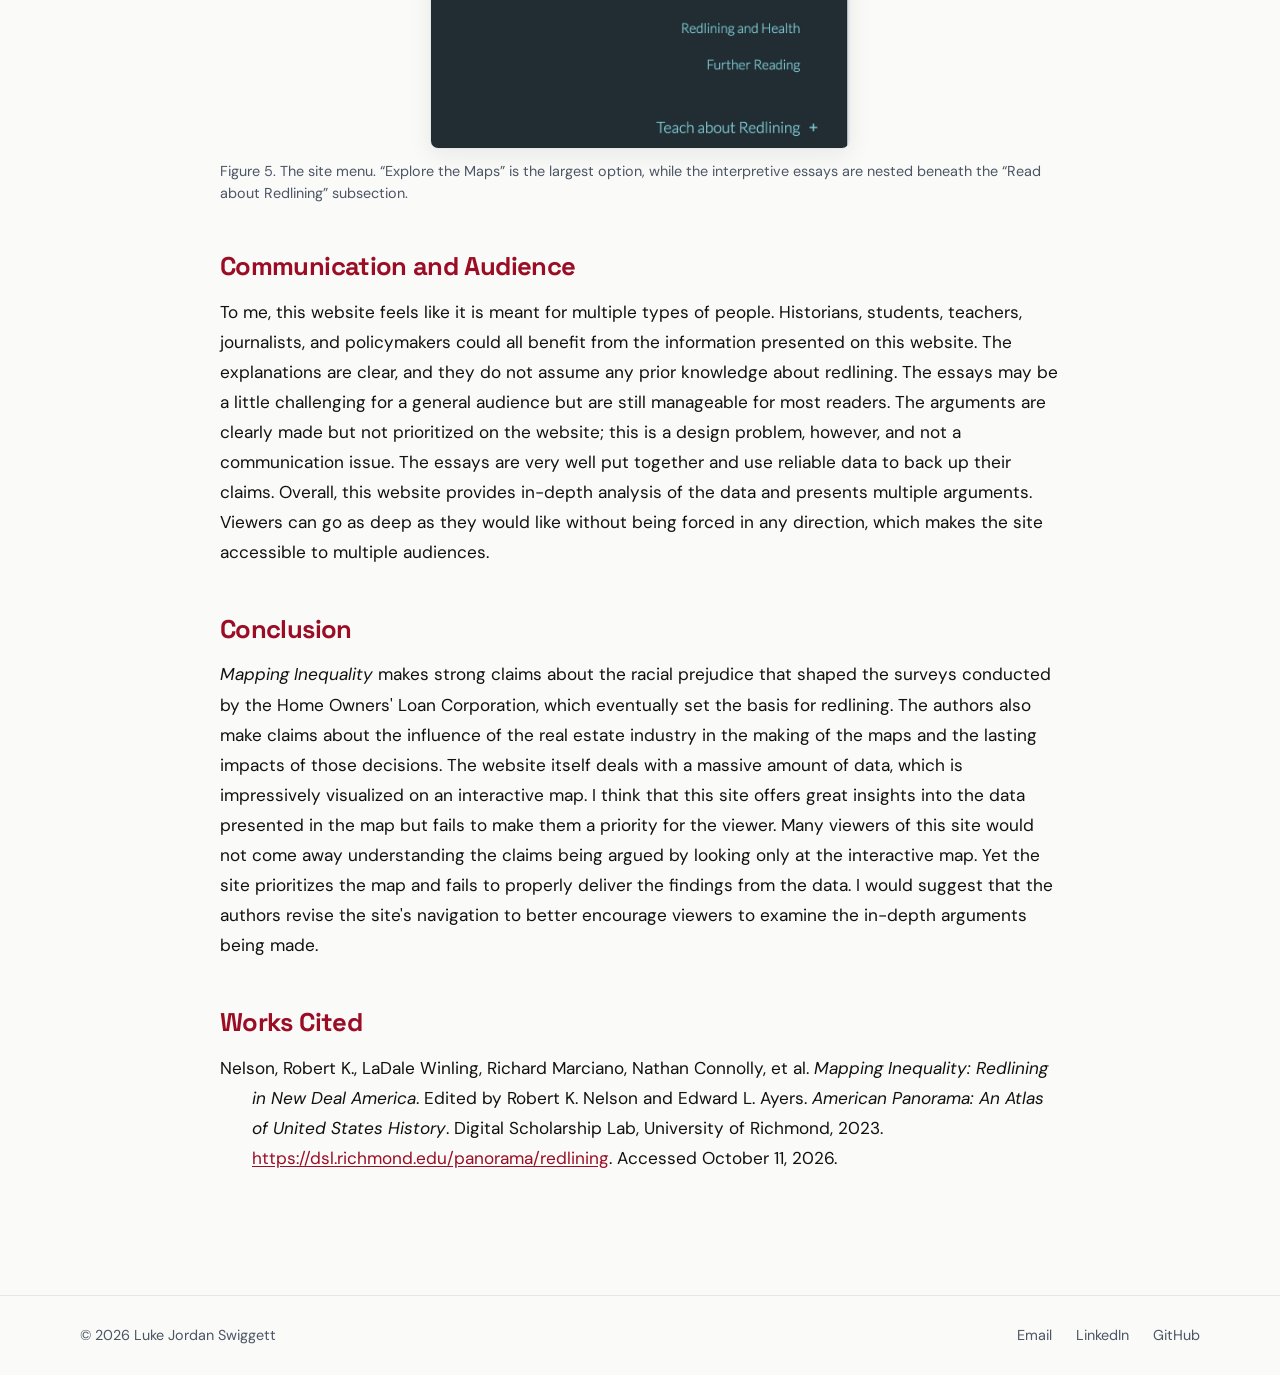
==== commit 6b9bb892: "Final Website changes" ====
--- a/reviews/mapping-inequality/index.html
+++ b/reviews/mapping-inequality/index.html
@@ -4,15 +4,25 @@
 	<meta charset="UTF-8">
 	<meta name="viewport" content="width=device-width, initial-scale=1.0">
 	<title>Review: Mapping Inequality: Redlining in New Deal America | Luke Jordan Swiggett</title>
+	<meta name="description" content="Luke Swiggett reviews Mapping Inequality: Redlining in New Deal America, evaluating its argument, data, design, and audience.">
+	<meta property="og:title" content="Review: Mapping Inequality: Redlining in New Deal America">
+	<meta property="og:description" content="Luke Swiggett reviews Mapping Inequality: Redlining in New Deal America, evaluating its argument, data, design, and audience.">
+	<meta property="og:type" content="article">
+	<meta property="og:image" content="https://lswiggett.github.io/reviews/mapping-inequality/images/figure1.jpg">
+	<link rel="icon" href="../../assets/favicon.svg" type="image/svg+xml">
 	<link rel="stylesheet" href="../../style.css">
 	<link rel="stylesheet" href="../../reviews/review.css">
 </head>
 <body>
 	<header class="site-header">
 		<div class="container nav-wrapper">
-			<a class="site-title" href="../../index.html">Luke Jordan Swiggett</a>
-			<nav aria-label="Main navigation">
-				<a href="../../portfolio.html">Portfolio</a>
+			<a class="site-title" href="../../index.html">Luke Swiggett</a>
+			<nav class="site-nav" aria-label="Main navigation">
+				<a class="nav-hide-sm" href="../../index.html#experience">Experience</a>
+				<a href="../../portfolio.html" aria-current="page">Projects</a>
+				<a class="nav-hide-sm" href="../../index.html#about">About</a>
+				<a href="../../index.html#contact">Contact</a>
+				<a class="nav-resume" href="../../assets/resume.pdf">Resume</a>
 			</nav>
 		</div>
 	</header>
@@ -170,8 +180,13 @@
 	</main>
 
 	<footer class="site-footer">
-		<div class="container">
+		<div class="container footer-inner">
 			<p>&copy; 2026 Luke Jordan Swiggett</p>
+			<div class="footer-links">
+				<a href="mailto:swigge_l2@denison.edu">Email</a>
+				<a href="https://www.linkedin.com/in/lukeswiggett" target="_blank" rel="noopener">LinkedIn</a>
+				<a href="https://github.com/lswiggett" target="_blank" rel="noopener">GitHub</a>
+			</div>
 		</div>
 	</footer>
 </body>
--- a/style.css
+++ b/style.css
@@ -1,14 +1,17 @@
-@import url('https://fonts.googleapis.com/css2?family=DM+Sans:wght@400;500;700&family=Space+Grotesk:wght@500;600;700&display=swap');
+@import url('https://fonts.googleapis.com/css2?family=DM+Sans:opsz,wght@9..40,400;9..40,500;9..40,700&family=Space+Grotesk:wght@500;600;700&display=swap');
 
 :root {
-	--ink: #1f1f1f;
-	--muted: #6d1f24;
+	--bg: #fafaf9;
+	--surface: #fff;
+	--surface-2: #f3f3f1;
+	--ink: #111;
+	--ink-2: #4b5563;
+	--line: #e5e7eb;
 	--accent: #c8102e;
-	--accent-dark: #8f0f1f;
-	--paper: #fffdfd;
-	--paper-strong: #f8eaea;
-	--line: #f1d3d7;
+	--accent-ink: #9b0d24;
+	--radius: 12px;
 	--max-width: 1120px;
+	--section-pad: clamp(4rem, 8vw, 7rem);
 }
 
 * {
@@ -17,388 +20,716 @@
 
 html {
 	scroll-behavior: smooth;
+	scroll-padding-top: 80px;
 }
 
 body {
 	min-height: 100vh;
 	margin: 0;
 	color: var(--ink);
-	background: linear-gradient(180deg, #fffdfd 0%, #fff3f3 100%);
+	background: var(--bg);
 	font-family: 'DM Sans', sans-serif;
+	font-size: 1.0625rem;
 	line-height: 1.6;
-	scroll-snap-type: y proximity;
+	-webkit-font-smoothing: antialiased;
+}
+
+img {
+	max-width: 100%;
+}
+
+a {
+	color: var(--accent-ink);
+	text-underline-offset: 3px;
+}
+
+:focus-visible {
+	outline: 2px solid var(--accent);
+	outline-offset: 3px;
+	border-radius: 4px;
 }
 
 .container {
-	width: min(calc(100% - 2rem), var(--max-width));
+	width: min(calc(100% - 2.5rem), var(--max-width));
 	margin: 0 auto;
 }
+
+/* Header */
 
 .site-header {
 	position: sticky;
 	top: 0;
 	z-index: 10;
-	border-bottom: 1px solid rgba(255, 255, 255, 0.18);
-	background: rgba(200, 16, 46, 0.96);
-	backdrop-filter: blur(8px);
+	border-bottom: 1px solid var(--line);
+	background: rgba(250, 250, 249, 0.85);
+	backdrop-filter: saturate(180%) blur(12px);
+	-webkit-backdrop-filter: saturate(180%) blur(12px);
 }
 
 .nav-wrapper {
 	display: flex;
 	align-items: center;
 	justify-content: space-between;
-	min-height: 66px;
+	min-height: 64px;
 	gap: 1rem;
 }
 
-.site-title,
-nav a,
-.button,
-.text-link {
-	text-decoration: none;
-}
-
 .site-title {
-	color: #fff;
+	display: inline-flex;
+	align-items: center;
+	gap: 0.6rem;
+	color: var(--ink);
 	font-family: 'Space Grotesk', sans-serif;
 	font-size: 1rem;
 	font-weight: 700;
-	letter-spacing: 0.02em;
-}
-
-nav {
+	text-decoration: none;
+}
+
+.site-title::before {
+	content: "";
+	width: 0.6rem;
+	height: 0.6rem;
+	border-radius: 2px;
+	background: var(--accent);
+}
+
+.site-nav {
 	display: flex;
 	align-items: center;
-	gap: 1rem;
-	flex-wrap: wrap;
-}
-
-nav a,
-.text-link {
-	color: #fff;
+	gap: 1.75rem;
+}
+
+.site-nav a {
+	color: var(--ink-2);
+	font-size: 0.95rem;
+	font-weight: 500;
+	text-decoration: none;
+	transition: color 0.15s ease;
+}
+
+.site-nav a:hover,
+.site-nav a[aria-current="page"] {
+	color: var(--ink);
+}
+
+.site-nav .nav-resume {
+	padding: 0.4rem 0.9rem;
+	border: 1px solid var(--line);
+	border-radius: 999px;
+	background: var(--surface);
+	color: var(--ink);
+}
+
+.site-nav .nav-resume:hover {
+	border-color: var(--ink);
+}
+
+/* Type */
+
+.eyebrow {
+	margin: 0 0 1rem;
+	color: var(--accent);
+	font-size: 0.78rem;
 	font-weight: 700;
-}
-
-nav a:hover,
-.text-link:hover {
-	color: #ffe6eb;
-}
-
-main.container {
-	padding: 0;
-}
-
-.page-section {
-	scroll-snap-align: start;
-	min-height: 68vh;
-	padding: 1rem 0 1.2rem;
-	border-bottom: 1px solid var(--line);
-}
-
-.intro {
-	display: grid;
-	grid-template-columns: minmax(0, 1.3fr) 280px;
-	gap: clamp(2rem, 4vw, 4rem);
-	align-items: center;
-	padding-top: 2.6rem;
-}
-
-.eyebrow {
-	margin: 0 0 0.8rem;
-	color: var(--accent);
-	font-size: 0.75rem;
-	font-weight: 700;
-	letter-spacing: 0.08em;
+	letter-spacing: 0.1em;
 	text-transform: uppercase;
 }
 
 h1,
+h2,
+h3 {
+	font-family: 'Space Grotesk', sans-serif;
+	letter-spacing: -0.025em;
+	line-height: 1.1;
+}
+
+h1 {
+	margin: 0 0 1.25rem;
+	font-size: clamp(2.5rem, 5.5vw, 4.25rem);
+	letter-spacing: -0.035em;
+}
+
 h2 {
-	margin: 0 0 0.7rem;
-	font-family: 'Space Grotesk', sans-serif;
-	letter-spacing: -0.04em;
-	line-height: 1.05;
-}
-
-h1 {
-	font-size: clamp(2.7rem, 6vw, 5rem);
-}
-
-h2 {
-	font-size: clamp(2rem, 4vw, 3rem);
+	margin: 0;
+	font-size: clamp(1.9rem, 3.5vw, 2.6rem);
+}
+
+h3 {
+	margin: 0;
+	font-size: 1.2rem;
 }
 
 .lead {
-	max-width: 640px;
-	margin: 0 0 0.8rem;
-	color: var(--ink);
+	max-width: 36rem;
+	margin: 0 0 2rem;
+	color: var(--ink-2);
 	font-size: 1.2rem;
 }
 
-.intro-copy > p:not(.eyebrow) {
-	max-width: 640px;
-}
+/* Buttons */
 
 .actions {
 	display: flex;
 	flex-wrap: wrap;
+	gap: 0.75rem;
+	align-items: center;
+}
+
+.button {
+	display: inline-flex;
+	align-items: center;
+	gap: 0.4rem;
+	padding: 0.75rem 1.25rem;
+	border: 1px solid var(--line);
+	border-radius: 999px;
+	background: var(--surface);
+	color: var(--ink);
+	font-weight: 600;
+	font-size: 0.95rem;
+	text-decoration: none;
+	transition: background 0.15s ease, border-color 0.15s ease, color 0.15s ease;
+}
+
+.button:hover {
+	border-color: var(--ink);
+}
+
+.button-primary {
+	border-color: var(--accent);
+	background: var(--accent);
+	color: #fff;
+}
+
+.button-primary:hover {
+	border-color: var(--accent-ink);
+	background: var(--accent-ink);
+}
+
+.text-link {
+	color: var(--accent-ink);
+	font-weight: 600;
+	text-decoration: none;
+}
+
+.text-link:hover {
+	text-decoration: underline;
+}
+
+/* Sections */
+
+.section {
+	padding: var(--section-pad) 0;
+	border-top: 1px solid var(--line);
+}
+
+.section-head {
+	display: flex;
+	align-items: end;
+	justify-content: space-between;
 	gap: 1rem;
+	margin-bottom: 2.5rem;
+}
+
+.section-head .eyebrow {
+	margin-bottom: 0.6rem;
+}
+
+/* Hero */
+
+.hero {
+	display: grid;
+	grid-template-columns: minmax(0, 1fr) minmax(0, 340px);
+	gap: clamp(2rem, 6vw, 5rem);
 	align-items: center;
+	padding: clamp(3.5rem, 8vw, 6.5rem) 0 clamp(3rem, 6vw, 4.5rem);
+}
+
+.hero-photo {
+	margin: 0;
+}
+
+.hero-photo img {
+	display: block;
+	width: 100%;
+	height: auto;
+	aspect-ratio: 4 / 5;
+	object-fit: cover;
+	border-radius: var(--radius);
+	background: var(--surface-2);
+}
+
+/* Stats */
+
+.stats {
+	display: grid;
+	grid-template-columns: repeat(4, minmax(0, 1fr));
+	margin: 0 0 var(--section-pad);
+	padding: 0;
+	border: 1px solid var(--line);
+	border-radius: var(--radius);
+	background: var(--surface);
+	list-style: none;
+}
+
+.stats li {
+	padding: 1.5rem 1.5rem 1.4rem;
+}
+
+.stats li + li {
+	border-left: 1px solid var(--line);
+}
+
+.stat-value {
+	display: block;
+	color: var(--accent);
+	font-family: 'Space Grotesk', sans-serif;
+	font-size: clamp(1.75rem, 3vw, 2.25rem);
+	font-weight: 600;
+	font-variant-numeric: tabular-nums;
+	letter-spacing: -0.03em;
+	line-height: 1.1;
+}
+
+.stat-label {
+	display: block;
+	margin-top: 0.35rem;
+	color: var(--ink-2);
+	font-size: 0.9rem;
+	line-height: 1.4;
+}
+
+/* Experience timeline */
+
+.timeline {
+	margin: 0;
+	padding: 0;
+	list-style: none;
+}
+
+.timeline > li {
+	position: relative;
+	display: grid;
+	grid-template-columns: 11rem minmax(0, 1fr);
+	gap: 2rem;
+	padding: 0 0 2.75rem;
+}
+
+.timeline > li:last-child {
+	padding-bottom: 0;
+}
+
+.timeline-date {
+	padding-top: 0.15rem;
+	color: var(--ink-2);
+	font-size: 0.9rem;
+	font-variant-numeric: tabular-nums;
+}
+
+.timeline-body {
+	position: relative;
+	padding-left: 2rem;
+	border-left: 1px solid var(--line);
+}
+
+.timeline-body::before {
+	content: "";
+	position: absolute;
+	top: 0.45rem;
+	left: -5px;
+	width: 9px;
+	height: 9px;
+	border-radius: 50%;
+	background: var(--accent);
+	box-shadow: 0 0 0 4px var(--bg);
+}
+
+.timeline-org {
+	margin: 0 0 0.2rem;
+}
+
+.timeline-role {
+	margin: 0 0 0.85rem;
+	color: var(--ink-2);
+	font-size: 0.98rem;
+}
+
+.timeline-role strong {
+	color: var(--ink);
+	font-weight: 600;
+}
+
+.timeline ul {
+	margin: 0;
+	padding-left: 1.1rem;
+}
+
+.timeline ul li + li {
+	margin-top: 0.4rem;
+}
+
+.timeline-sub + .timeline-sub {
 	margin-top: 1.5rem;
 }
 
-.button {
-	display: inline-block;
-	padding: 0.8rem 1.1rem;
-	border-radius: 999px;
-	color: #fff;
-	background: var(--accent);
-	font-weight: 700;
-	box-shadow: 0 10px 18px rgba(200, 16, 46, 0.18);
-}
-
-.button:hover {
-	background: var(--accent-dark);
-}
-
-.photo-carousel-wrapper {
-	position: relative;
-	width: min(100%, 380px);
-	margin-left: auto;
-}
-
-.photo-carousel {
-	display: flex;
-	overflow-x: auto;
-	scroll-snap-type: x mandatory;
-	scrollbar-width: none;
-	-ms-overflow-style: none;
-	gap: 1rem;
-	padding-bottom: 0.5rem;
-}
-
-.photo-carousel::-webkit-scrollbar {
-	display: none;
-}
-
-.photo-slide {
-	flex: 0 0 100%;
-	scroll-snap-align: start;
+.timeline-sub .timeline-role {
+	margin-bottom: 0.5rem;
+}
+
+/* Project cards */
+
+.project-list {
+	display: grid;
+	gap: 1.25rem;
+	margin: 0;
+	padding: 0;
+	list-style: none;
+}
+
+.project-card {
+	display: grid;
+	grid-template-columns: minmax(0, 2fr) minmax(0, 3fr);
 	overflow: hidden;
 	border: 1px solid var(--line);
-	border-radius: 22px;
-	background: var(--paper-strong);
-	box-shadow: 0 16px 30px rgba(143, 15, 31, 0.08);
-}
-
-.photo-slide img {
+	border-radius: var(--radius);
+	background: var(--surface);
+	color: var(--ink);
+	text-decoration: none;
+	transition: box-shadow 0.25s ease, border-color 0.25s ease;
+}
+
+.project-card:hover {
+	border-color: #d1d5db;
+	box-shadow: 0 12px 32px rgba(17, 17, 17, 0.08);
+}
+
+.project-thumb {
+	min-height: 240px;
+	border-right: 1px solid var(--line);
+	background: var(--surface-2);
+}
+
+.project-thumb img {
 	display: block;
 	width: 100%;
 	height: 100%;
-	aspect-ratio: 1;
 	object-fit: cover;
-}
-
-.carousel-controls {
+	object-position: 70% 45%;
+	transition: transform 0.4s ease;
+}
+
+.project-card:hover .project-thumb img {
+	transform: scale(1.03);
+}
+
+.project-body {
 	display: flex;
-	justify-content: flex-end;
-	gap: 0.6rem;
-	margin-top: 0.8rem;
-}
-
-.carousel-button {
-	width: 2.5rem;
-	height: 2.5rem;
+	flex-direction: column;
+	justify-content: center;
+	padding: clamp(1.5rem, 3vw, 2.25rem);
+}
+
+.project-meta {
+	margin: 0 0 0.6rem;
+	color: var(--ink-2);
+	font-size: 0.8rem;
+	font-weight: 600;
+	letter-spacing: 0.06em;
+	text-transform: uppercase;
+}
+
+.project-title {
+	margin: 0 0 0.75rem;
+	font-size: clamp(1.3rem, 2.4vw, 1.7rem);
+	line-height: 1.2;
+}
+
+.project-summary {
+	margin: 0 0 1.25rem;
+	color: var(--ink-2);
+}
+
+.project-cta {
+	color: var(--accent-ink);
+	font-weight: 600;
+}
+
+.project-cta span {
+	display: inline-block;
+	transition: transform 0.2s ease;
+}
+
+.project-card:hover .project-cta span {
+	transform: translateX(4px);
+}
+
+/* Skills */
+
+.skill-groups {
+	display: grid;
+	grid-template-columns: repeat(3, minmax(0, 1fr));
+	gap: 1.25rem;
+}
+
+.skill-group {
+	padding: 1.5rem;
 	border: 1px solid var(--line);
+	border-radius: var(--radius);
+	background: var(--surface);
+}
+
+.skill-group h3 {
+	margin-bottom: 0.4rem;
+	font-size: 1.05rem;
+}
+
+.skill-group p {
+	margin: 0 0 1rem;
+	color: var(--ink-2);
+	font-size: 0.95rem;
+}
+
+.tags {
+	display: flex;
+	flex-wrap: wrap;
+	gap: 0.45rem;
+	margin: 0;
+	padding: 0;
+	list-style: none;
+}
+
+.tags li {
+	padding: 0.25rem 0.7rem;
 	border-radius: 999px;
-	background: #fff;
-	color: var(--accent-dark);
-	font-size: 1.1rem;
-	font-weight: 700;
-	cursor: pointer;
-	transition: background 0.2s ease, transform 0.2s ease;
-}
-
-.carousel-button:hover,
-.carousel-button:focus-visible {
-	background: #fff2f4;
-	transform: translateY(-1px);
-	outline: none;
-}
-
-.info-grid,
-.skill-grid {
+	background: var(--surface-2);
+	font-size: 0.88rem;
+	font-weight: 500;
+}
+
+/* Beyond the office */
+
+.about-grid {
 	display: grid;
-	grid-template-columns: repeat(auto-fit, minmax(220px, 1fr));
-	gap: 0.7rem;
-	margin-top: 0.65rem;
-}
-
-.info-grid {
-	grid-template-columns: repeat(3, minmax(0, 1fr));
-}
-
-.info-grid article,
-.skill-grid span {
-	padding: 1.1rem 1rem;
+	grid-template-columns: minmax(0, 1.4fr) minmax(0, 1fr);
+	gap: 1.25rem;
+}
+
+.about-card {
+	overflow: hidden;
 	border: 1px solid var(--line);
-	border-radius: 16px;
-	background: rgba(255, 255, 255, 0.8);
-}
-
-.info-grid h3 {
-	margin: 0 0 0.5rem;
-	font-size: 1rem;
-	color: var(--accent-dark);
-}
-
-.skill-card {
+	border-radius: var(--radius);
+	background: var(--surface);
+}
+
+.about-card img {
 	display: block;
-	padding: 1rem 1rem 0.9rem;
-	border: 1px solid var(--line);
-	border-radius: 18px;
-	background: #fff;
-	color: var(--accent-dark);
-	font: inherit;
-	text-align: left;
-	cursor: pointer;
-	transition: transform 0.25s ease, box-shadow 0.25s ease, border-color 0.25s ease, background 0.25s ease;
-	box-shadow: 0 10px 22px rgba(143, 15, 31, 0.04);
-}
-
-.skill-card:hover,
-.skill-card:focus-visible {
-	transform: translateY(-2px);
-	border-color: rgba(200, 16, 46, 0.5);
-	box-shadow: 0 16px 28px rgba(143, 15, 31, 0.08);
-	outline: none;
-}
-
-.skill-card.is-open {
-	grid-column: 1 / -1;
-	background: #fff7f8;
-	border-color: rgba(200, 16, 46, 0.7);
-	transform: scale(1.01);
-}
-
-.skill-name {
+	width: 100%;
+	height: auto;
+	aspect-ratio: 3 / 2;
+	object-fit: cover;
+}
+
+.about-card-body {
+	padding: 1.5rem;
+}
+
+.about-card .eyebrow {
+	margin-bottom: 0.5rem;
+}
+
+.about-card h3 {
+	margin-bottom: 0.6rem;
+}
+
+.about-card p:last-child {
+	margin-bottom: 0;
+	color: var(--ink-2);
+}
+
+.about-side {
+	display: grid;
+	gap: 1.25rem;
+	align-content: start;
+}
+
+.about-side .about-card {
+	height: 100%;
+}
+
+/* Contact */
+
+.contact {
+	text-align: center;
+}
+
+.contact h2 {
+	margin-bottom: 1rem;
+}
+
+.contact .lead {
+	margin-right: auto;
+	margin-left: auto;
+}
+
+.contact .actions {
+	justify-content: center;
+}
+
+/* Sub pages */
+
+.page-content {
+	padding: clamp(3rem, 6vw, 5rem) 0 var(--section-pad);
+}
+
+.page-content .project-list {
+	margin-top: 2.5rem;
+}
+
+/* Footer */
+
+.site-footer {
+	border-top: 1px solid var(--line);
+	color: var(--ink-2);
+	font-size: 0.9rem;
+}
+
+.footer-inner {
 	display: flex;
+	flex-wrap: wrap;
 	align-items: center;
 	justify-content: space-between;
-	gap: 0.75rem;
-	min-height: 72px;
-	font-weight: 700;
-	font-size: 1.02rem;
-}
-
-.skill-name::after {
-	content: "+";
-	font-size: 1.5rem;
-	line-height: 1;
-	color: var(--accent);
-	transition: transform 0.2s ease;
-}
-
-.skill-card.is-open .skill-name::after {
-	content: "−";
-	transform: rotate(180deg);
-}
-
-.skill-body {
-	max-height: 0;
-	overflow: hidden;
-	opacity: 0;
-	transition: max-height 0.35s ease, opacity 0.25s ease, margin-top 0.25s ease;
-}
-
-.skill-card.is-open .skill-body {
-	max-height: 900px;
-	margin-top: 0.75rem;
-	opacity: 1;
-}
-
-.skill-body p,
-.skill-body ul {
-	margin: 0;
-}
-
-.skill-body p {
-	margin-bottom: 0.75rem;
-	color: #3b2b2d;
-}
-
-.skill-body ul {
-	padding-left: 1.1rem;
+	gap: 1rem;
+	padding: 1.75rem 0;
+}
+
+.footer-inner p {
+	margin: 0;
+}
+
+.footer-links {
+	display: flex;
+	gap: 1.5rem;
+}
+
+.footer-links a {
+	color: var(--ink-2);
+	text-decoration: none;
+}
+
+.footer-links a:hover {
 	color: var(--ink);
 }
 
-.skill-body li + li {
-	margin-top: 0.55rem;
-}
-
-.page-content {
-	min-height: auto;
-	padding: 0;
-}
-
-.page-content h1 {
-	font-size: clamp(2.5rem, 5vw, 4rem);
-}
-
-.portfolio-list {
-	min-height: 120px;
-	margin: 1.5rem 0 0;
-	padding: 0;
-	border-top: 1px solid var(--line);
-	list-style: none;
-}
-
-.site-footer {
-	border-top: 1px solid var(--line);
-	background: rgba(255, 255, 255, 0.5);
-	color: var(--muted);
-	font-size: 0.9rem;
-}
-
-.site-footer .container {
-	padding: 1rem 0;
-}
-
-@media (max-width: 700px) {
+/* Responsive */
+
+@media (max-width: 900px) {
+	.stats {
+		grid-template-columns: repeat(2, minmax(0, 1fr));
+	}
+
+	.stats li:nth-child(3) {
+		border-left: 0;
+	}
+
+	.stats li:nth-child(n + 3) {
+		border-top: 1px solid var(--line);
+	}
+
+	.skill-groups,
+	.about-grid {
+		grid-template-columns: 1fr;
+	}
+}
+
+@media (max-width: 760px) {
 	.container {
-		width: min(calc(100% - 1.25rem), var(--max-width));
-	}
-
-	.nav-wrapper {
-		min-height: 58px;
-	}
-
-	nav {
-		gap: 0.6rem;
-	}
-
-	.intro {
+		width: min(calc(100% - 2rem), var(--max-width));
+	}
+
+	.site-nav {
+		gap: 1rem;
+	}
+
+	.site-nav .nav-hide-sm {
+		display: none;
+	}
+
+	.hero {
 		grid-template-columns: 1fr;
-		gap: 1.5rem;
-		min-height: auto;
-		padding-top: 1.8rem;
-	}
-
-	.profile-photo {
-		max-width: 280px;
-	}
-
-	.info-grid {
+	}
+
+	.hero-photo {
+		order: -1;
+		max-width: 220px;
+	}
+
+	.section-head {
+		display: block;
+	}
+
+	.section-head .text-link {
+		display: inline-block;
+		margin-top: 1rem;
+	}
+
+	.timeline > li {
 		grid-template-columns: 1fr;
-	}
-
-	.gallery-grid {
+		gap: 0.25rem;
+		padding-left: 1.5rem;
+		border-left: 1px solid var(--line);
+	}
+
+	.timeline > li::before {
+		content: "";
+		position: absolute;
+		top: 0.5rem;
+		left: -5px;
+		width: 9px;
+		height: 9px;
+		border-radius: 50%;
+		background: var(--accent);
+		box-shadow: 0 0 0 4px var(--bg);
+	}
+
+	.timeline-body {
+		padding-left: 0;
+		border-left: 0;
+	}
+
+	.timeline-body::before {
+		display: none;
+	}
+
+	.project-card {
 		grid-template-columns: 1fr;
 	}
 
-	.page-section {
-		min-height: auto;
-		padding-top: 0.9rem;
-		padding-bottom: 0.9rem;
-	}
-}
+	.project-thumb {
+		min-height: 0;
+		aspect-ratio: 16 / 9;
+		border-right: 0;
+		border-bottom: 1px solid var(--line);
+	}
+}
+
+@media (max-width: 420px) {
+	.stats {
+		grid-template-columns: 1fr;
+	}
+
+	.stats li + li {
+		border-top: 1px solid var(--line);
+		border-left: 0;
+	}
+}
+
+@media (prefers-reduced-motion: reduce) {
+	html {
+		scroll-behavior: auto;
+	}
+
+	*,
+	*::before,
+	*::after {
+		transition: none !important;
+	}
+}
--- a/reviews/review.css
+++ b/reviews/review.css
@@ -3,7 +3,7 @@
 .review article {
 	max-width: 70ch;
 	margin: 0 auto;
-	padding: 3rem 0 5rem;
+	padding: 0;
 	font-size: 1.075rem;
 	line-height: 1.75;
 }
@@ -55,14 +55,14 @@
 	margin: 0 0 1.5rem;
 	padding: 1.25rem 1.5rem;
 	border-left: 3px solid var(--accent);
-	background: var(--paper-strong);
-	border-radius: 0 8px 8px 0;
+	background: var(--surface-2);
+	border-radius: 0 var(--radius) var(--radius) 0;
 	font-size: 0.95rem;
 	line-height: 1.5;
 }
 
 .review-meta dt {
-	color: var(--muted);
+	color: var(--ink-2);
 	font-weight: 700;
 }
 
@@ -72,14 +72,14 @@
 
 .review-byline {
 	margin: 0;
-	color: var(--muted);
+	color: var(--ink-2);
 	font-style: italic;
 }
 
 /* Body text */
 .review h2 {
 	margin: 3rem 0 1rem;
-	color: var(--accent-dark);
+	color: var(--accent-ink);
 	font-family: 'Space Grotesk', sans-serif;
 	font-size: 1.6rem;
 }
@@ -89,7 +89,7 @@
 }
 
 .review a {
-	color: var(--accent-dark);
+	color: var(--accent-ink);
 	text-underline-offset: 2px;
 	overflow-wrap: anywhere;
 }
@@ -115,7 +115,7 @@
 
 .review figcaption {
 	margin-top: 0.75rem;
-	color: var(--muted);
+	color: var(--ink-2);
 	font-size: 0.9rem;
 	line-height: 1.5;
 }
